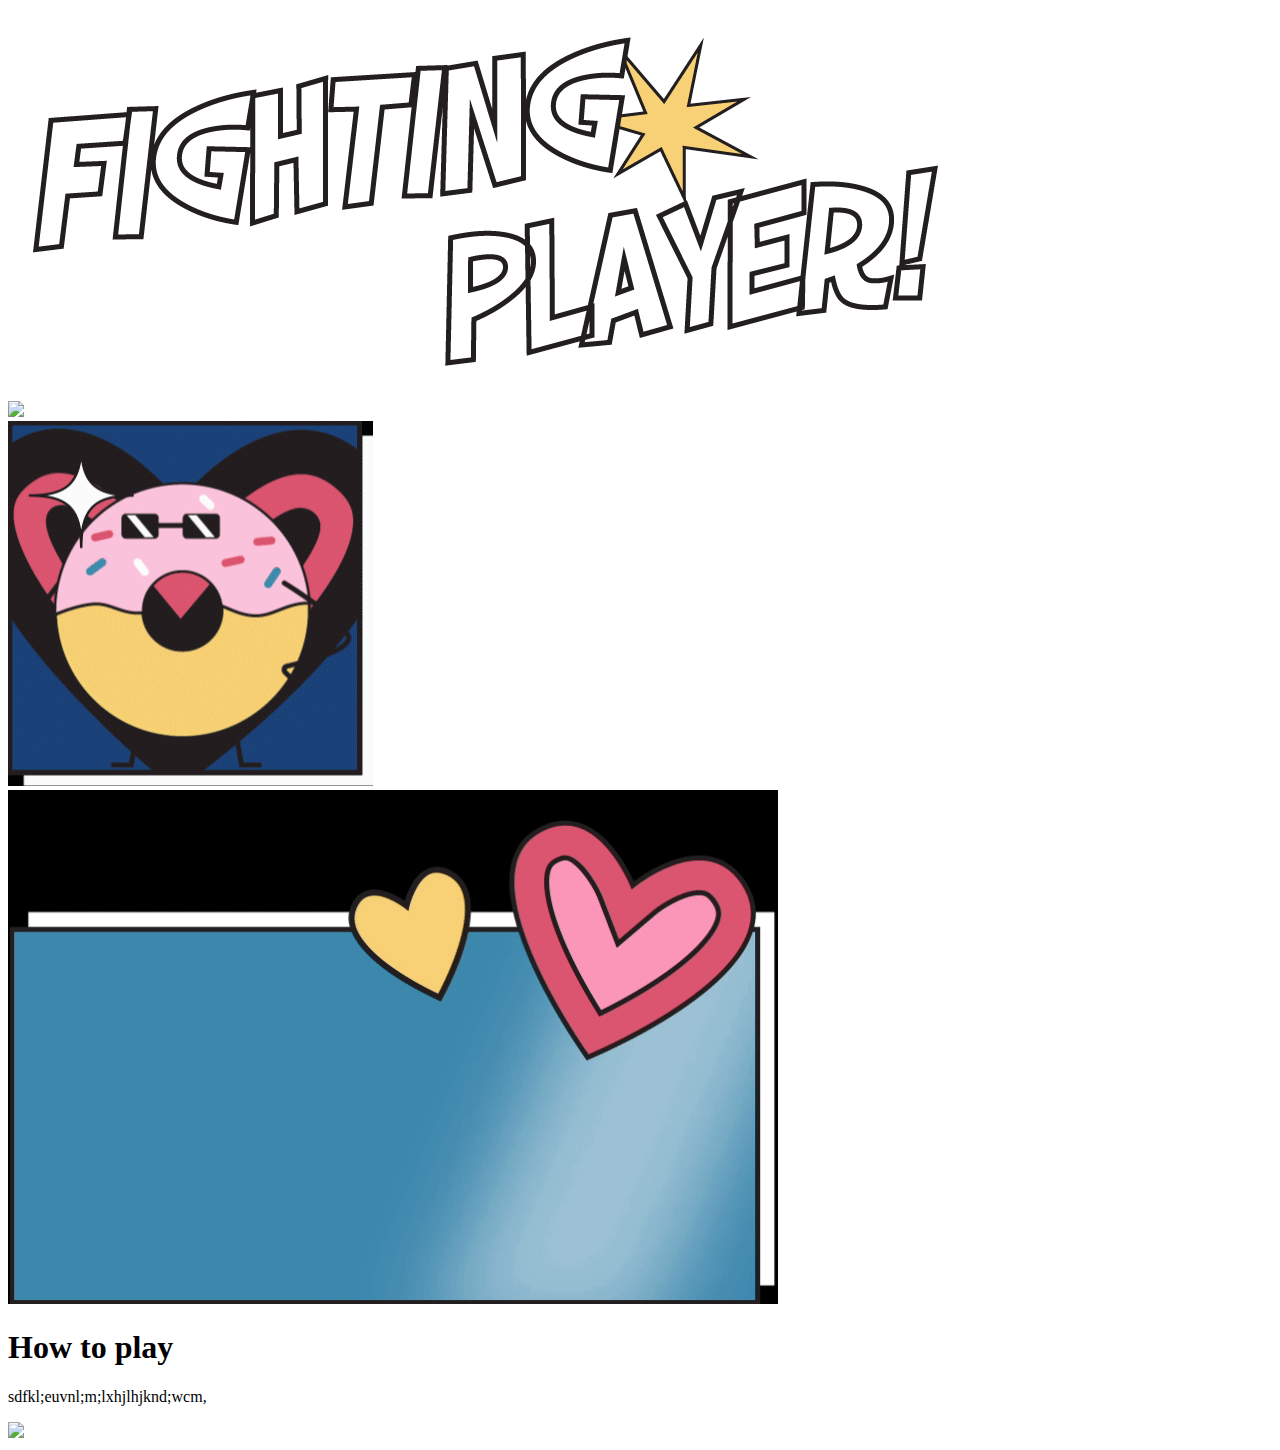
==== index.html @ b558225b "update home page" ====
<!DOCTYPE html>
<html>
    <head>
        <meta charset="utf-8">
        <title>Fighting Player!</title>
        <link rel="stylesheet" href="css/style.css"/>
        <link href="https://fonts.googleapis.com/css2?family=Quantico:wght@400;700&display=swap" rel="stylesheet">
    </head>

    <body>
        <div class="title">
            <div class="titleImg">
                <img src="images/home_title.png">
            </div>
        </div>
        <section class="container">
            <div class="boxs">
                <div class="box left">
                    <img id="left" src="animation/home_left_animation.gif" onmouseover="leftMouse()" onmouseout="leftMouseOut()">
                </div>
                <div class="box center">
                    <img id="center" src="animation/home_center_animation.gif" onmouseover="centerMouse()" onmouseout="centerMouseOut()">
                </div>
                <div class="box right">
                    
                    <div class="rightImg">
                        <img src="animation/home_right_animation.gif">
                    </div>
                    <div class="article">
                        <h1>How to play</h1>
                        <article>
                            <p>sdfkl;euvnl;m;lxhjlhjknd;wcm,</p>
                        </article>
                    </div>
                </div>
            </div>
        </section>   
        <div id="start" onmouseover="startMouse()" onmouseout="startMouseOut()">
            <img src="images/home_start.png" >
        </div>

        <script>
            /*left box*/
            function leftMouse(){
                document.getElementById('left').src = "images/home_left.png";
            }
            function leftMouseOut(){
                document.getElementById('left').src = "animation/home_left_animation.gif";
            }

            /*center box*/
            function centerMouse(){
                document.getElementById('center').src = "images/home_center.png";
            }
            function centerMouseOut(){
                document.getElementById('center').src = "animation/home_center_animation.gif";
            }

            /*start*/
            function startMouse(){
                document.getElementById('start').style.marginTop="1.5vw";
            }
            function startMouseOut(){
                document.getElementById('start').style.marginTop="1vw";
            }

        
        </script>




    </body>
    
</html>
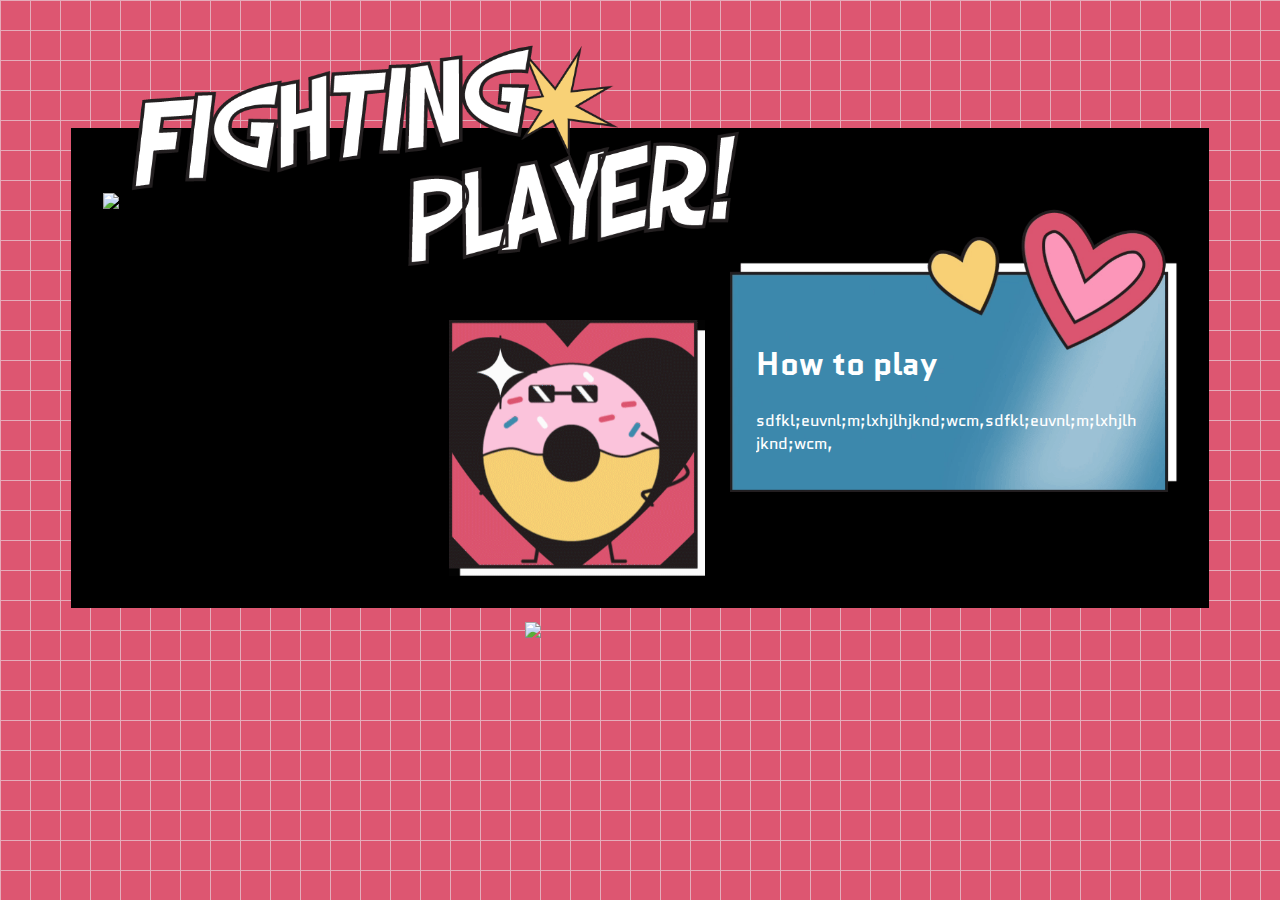
==== commit 1fde22b0: "update home page" ====
--- a/index.html
+++ b/index.html
@@ -26,10 +26,10 @@
                     <div class="rightImg">
                         <img src="animation/home_right_animation.gif">
                     </div>
-                    <div class="article">
+                    <div class="howToPlay">
                         <h1>How to play</h1>
                         <article>
-                            <p>sdfkl;euvnl;m;lxhjlhjknd;wcm,</p>
+                            <p>sdfkl;euvnl;m;lxhjlhjknd;wcm,sdfkl;euvnl;m;lxhjlhjknd;wcm,</p>
                         </article>
                     </div>
                 </div>
--- a/css/style.css
+++ b/css/style.css
@@ -0,0 +1,104 @@
+* {
+    box-sizing: border-box;
+}
+
+html{
+    background-color:#DD5671;
+    font-family: 'Quantico', monospace;
+    background-image: 
+    linear-gradient(#E5ACBA 1px, transparent 0),
+    linear-gradient(90deg, #E5ACBA  1px, transparent 0);
+    background-size: 30px 30px, 30px 30px;
+}
+
+
+img{
+    max-width: 100%;
+}
+
+/*Typography*/
+a{
+    color: #FFFFFF;
+}
+
+h1{
+    font-size: 2.5 em;
+}
+
+
+/*Structure*/
+.title{
+    top: 2vw;
+    left: 9vw;
+    width: 90%;
+    position:absolute;
+    z-index: 1;
+}
+
+.titleImg{
+    width:50vw;
+    height: 15vw;
+    margin-bottom: 1vw;
+}
+
+.container{
+    margin-top: 10vw;
+    margin-left: auto;
+    margin-bottom: 0px;
+    margin-right: auto;
+    width: 90%;
+    background-color: black;
+
+}
+
+.boxs{
+    display: flex;
+}
+
+.left {   
+    width: 25vw;
+    height: 22vw;
+    margin-top: 5vw;
+    margin-bottom: 10.5vw;
+    margin-left: 2.5vw;
+}
+
+.center {   
+    width: 20vw;
+    height: 20vw;
+    margin-top: 15vw;
+    margin-left: 2vw;
+}
+
+.right {   
+    width: 35vw;
+    height: 20vw;
+    margin-top: 5vw;
+    margin-left: 2vw;
+
+}
+.rightImg{
+    position:absolute;
+    width: 35vw;
+
+}
+.howToPlay{
+    width: 30vw;
+    height: 12vw;
+    margin-top: 10vw;
+    margin-left: 2vw;
+    color:white;
+    position:absolute;
+    z-index:1;
+    word-break:break-all;
+    overflow: hidden;
+}
+
+
+#start{
+    margin: 0 auto;
+    width:18vw;
+    height: 7vw;
+    margin-top: 1vw;
+    margin-bottom: 4vw;
+}
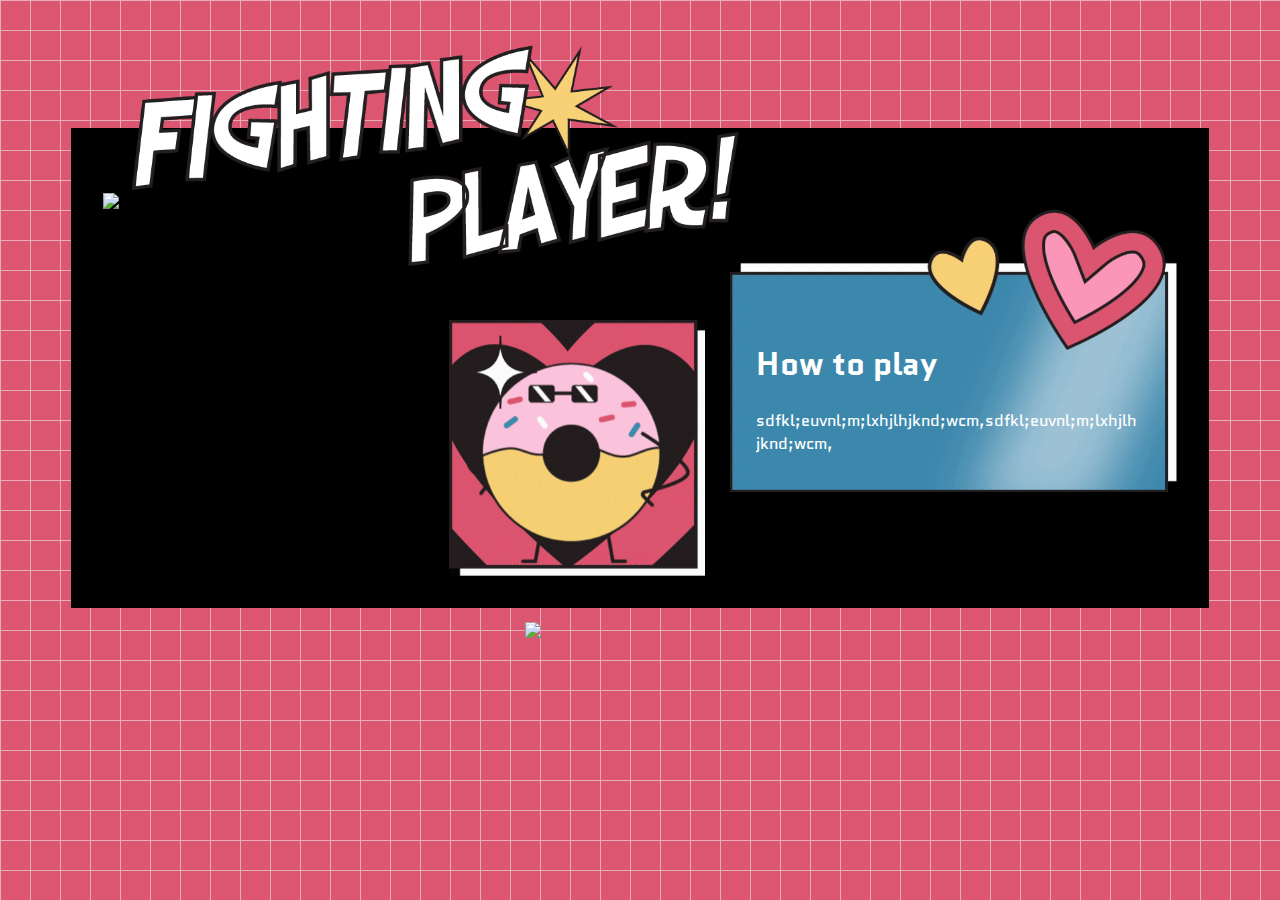
==== commit eb9c4461: "update home page" ====
--- a/index.html
+++ b/index.html
@@ -2,7 +2,7 @@
 <html>
     <head>
         <meta charset="utf-8">
-        <title>Fighting Player!</title>
+        <title>Dessert Master!</title>
         <link rel="stylesheet" href="css/style.css"/>
         <link href="https://fonts.googleapis.com/css2?family=Quantico:wght@400;700&display=swap" rel="stylesheet">
     </head>
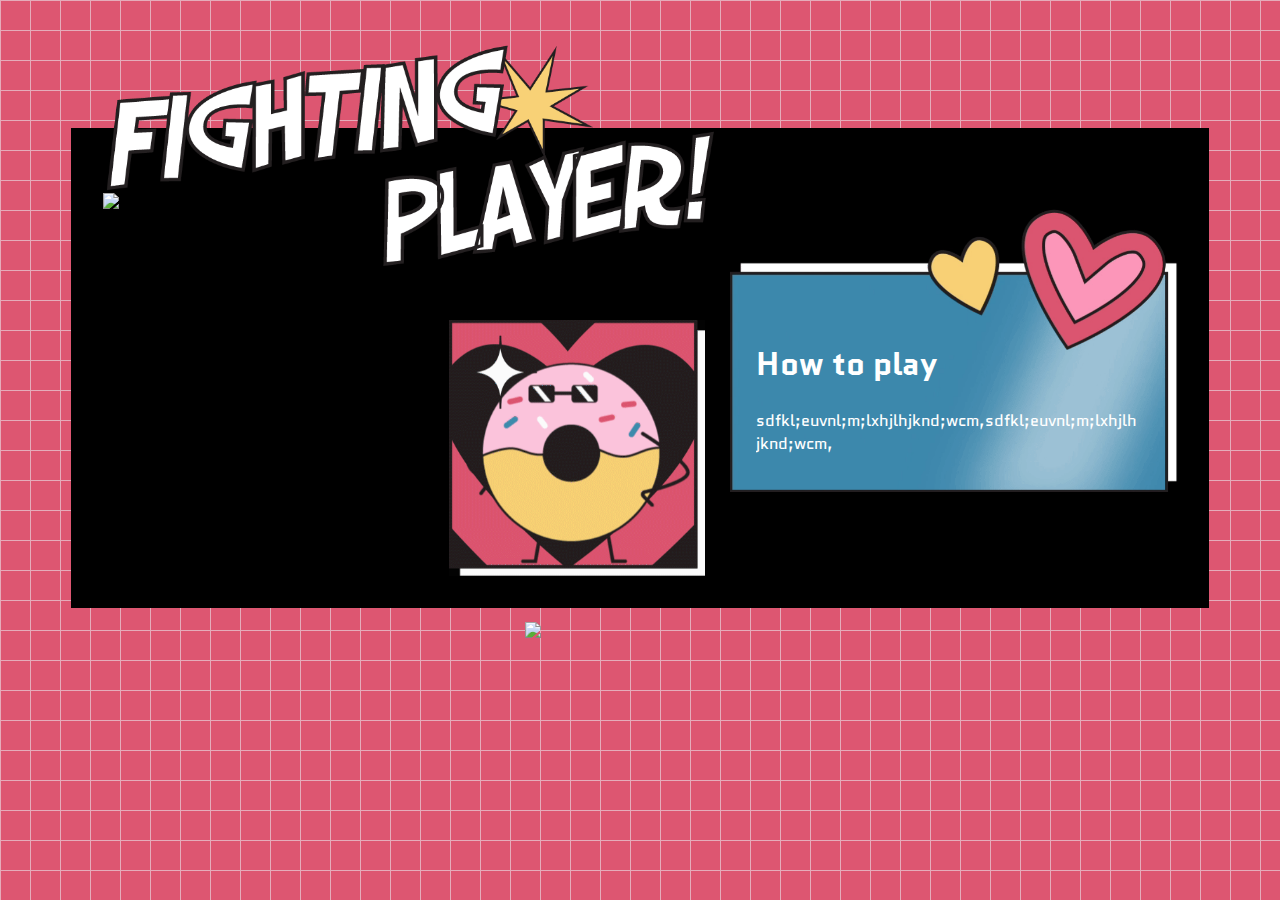
==== commit f1c97992: "add quiz page" ====
--- a/index.html
+++ b/index.html
@@ -5,6 +5,7 @@
         <title>Dessert Master!</title>
         <link rel="stylesheet" href="css/style.css"/>
         <link href="https://fonts.googleapis.com/css2?family=Quantico:wght@400;700&display=swap" rel="stylesheet">
+        <link rel="icon" href="images/favicon.png">
     </head>
 
     <body>
@@ -36,7 +37,9 @@
             </div>
         </section>   
         <div id="start" onmouseover="startMouse()" onmouseout="startMouseOut()">
-            <img src="images/home_start.png" >
+            <a href="quiz.html" target="_self">
+                <img src="images/home_start.png" >
+            </a>
         </div>
 
         <script>
--- a/css/style.css
+++ b/css/style.css
@@ -29,7 +29,7 @@
 /*Structure*/
 .title{
     top: 2vw;
-    left: 9vw;
+    left: 7vw;
     width: 90%;
     position:absolute;
     z-index: 1;
@@ -102,3 +102,42 @@
     margin-top: 1vw;
     margin-bottom: 4vw;
 }
+
+/*------quizPage--------*/
+
+.quizContainer{
+    margin-top: 5vw;
+    margin-left: auto;
+    margin-bottom: 0px;
+    margin-right: auto;
+    width: 90%;
+    /*background-color: white;*/
+
+}
+.quizLeft {   
+    width: 45vw;
+    margin-top: 5vw;
+    margin-left: 2.5vw;
+    background-color: black;
+}
+
+.quizRight {   
+    width: 37vw;
+    height: 40vw;
+    margin-top: 5vw;
+    margin-left: 2vw;
+    background-color: black;
+
+}
+
+.question{
+    width: 30vw;
+    height: 12vw;
+    margin-top: 5vw;
+    margin-left: 2vw;
+    color:white;
+    position:absolute;
+    z-index:1;
+    word-break:break-all;
+    overflow: hidden;
+}
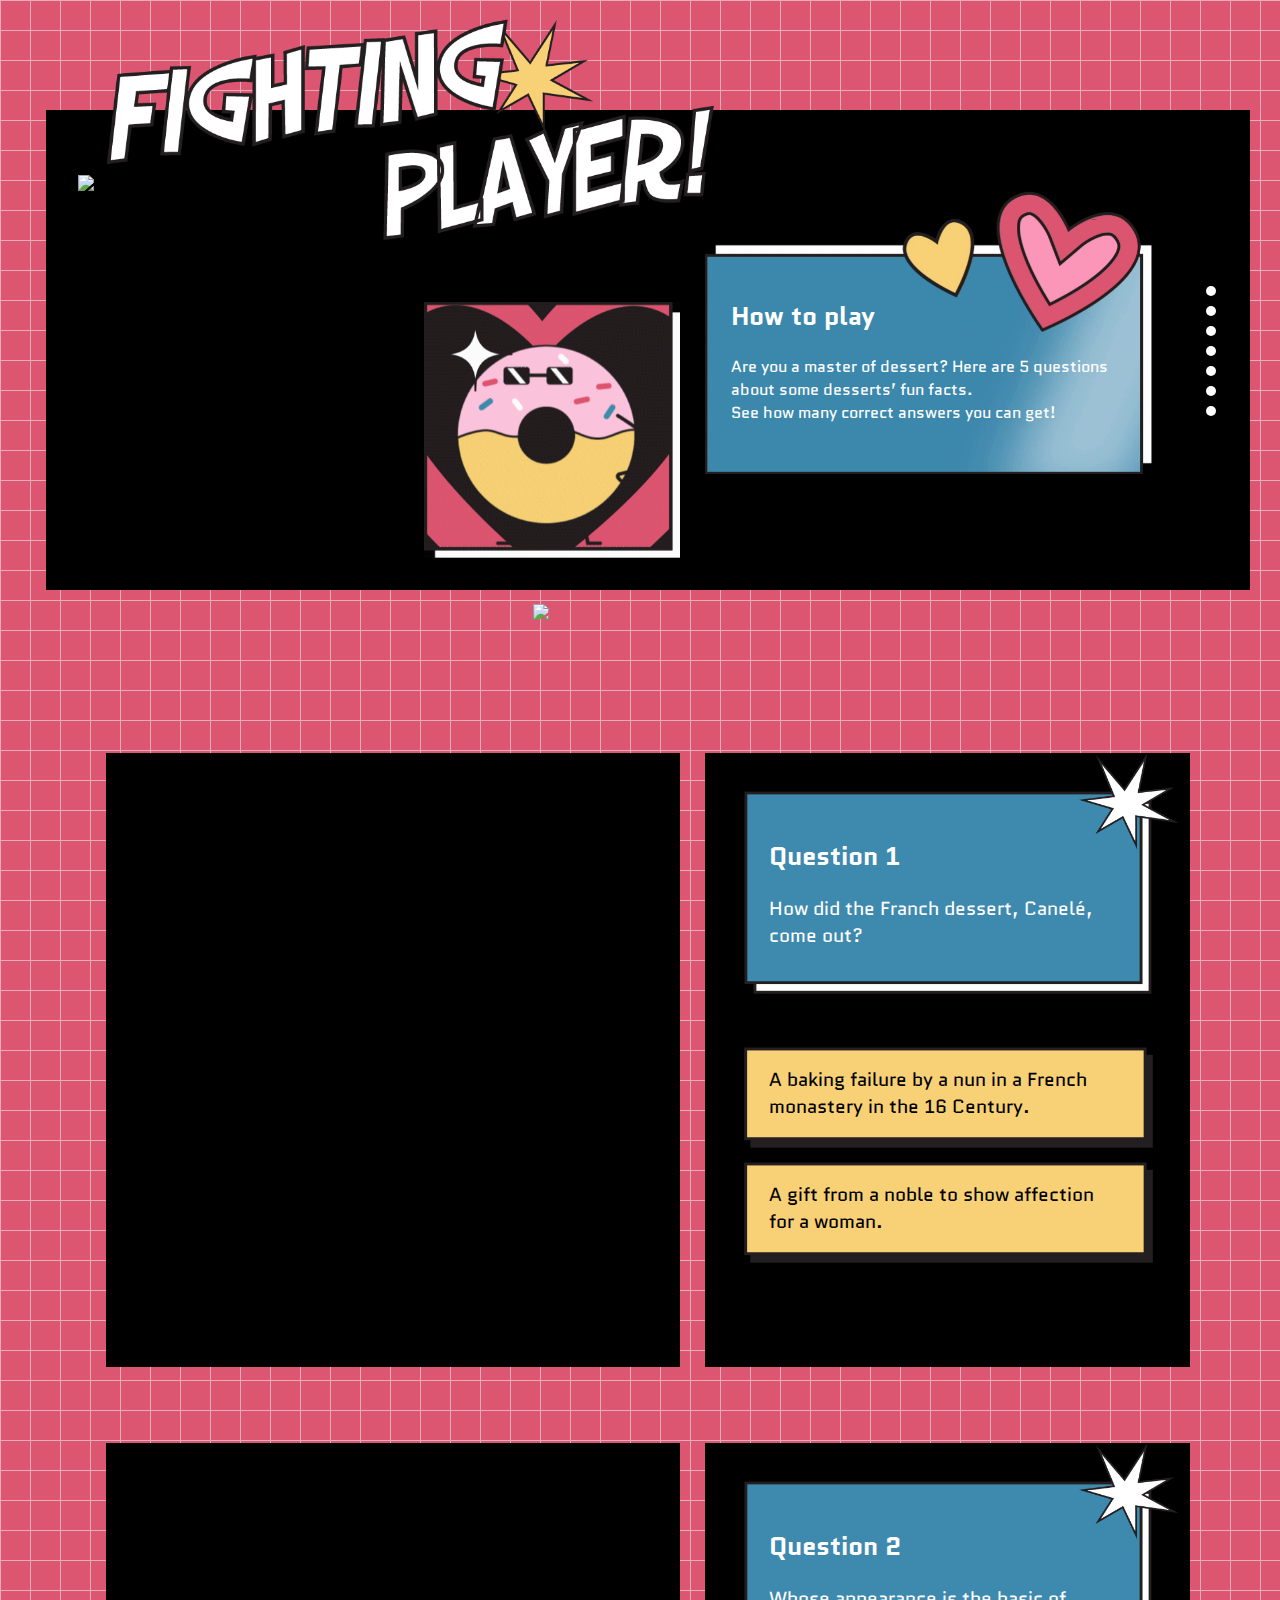
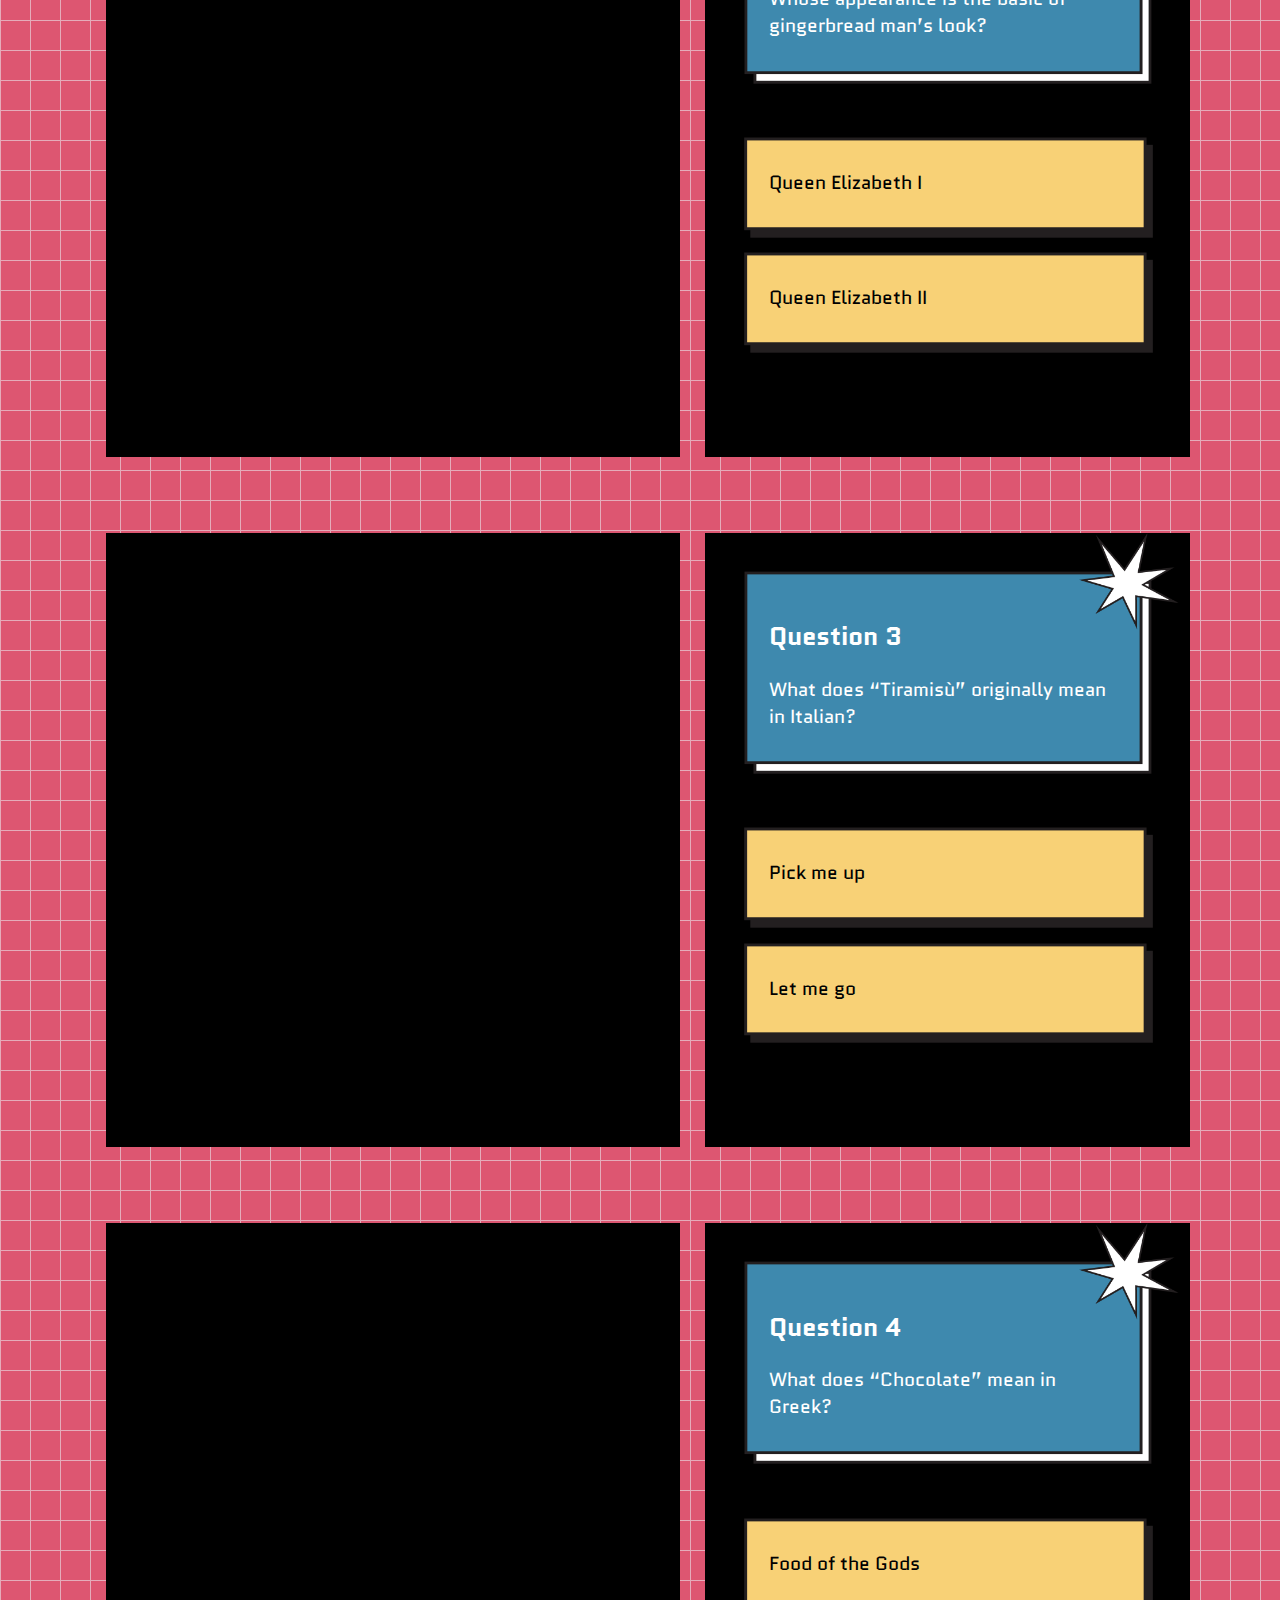
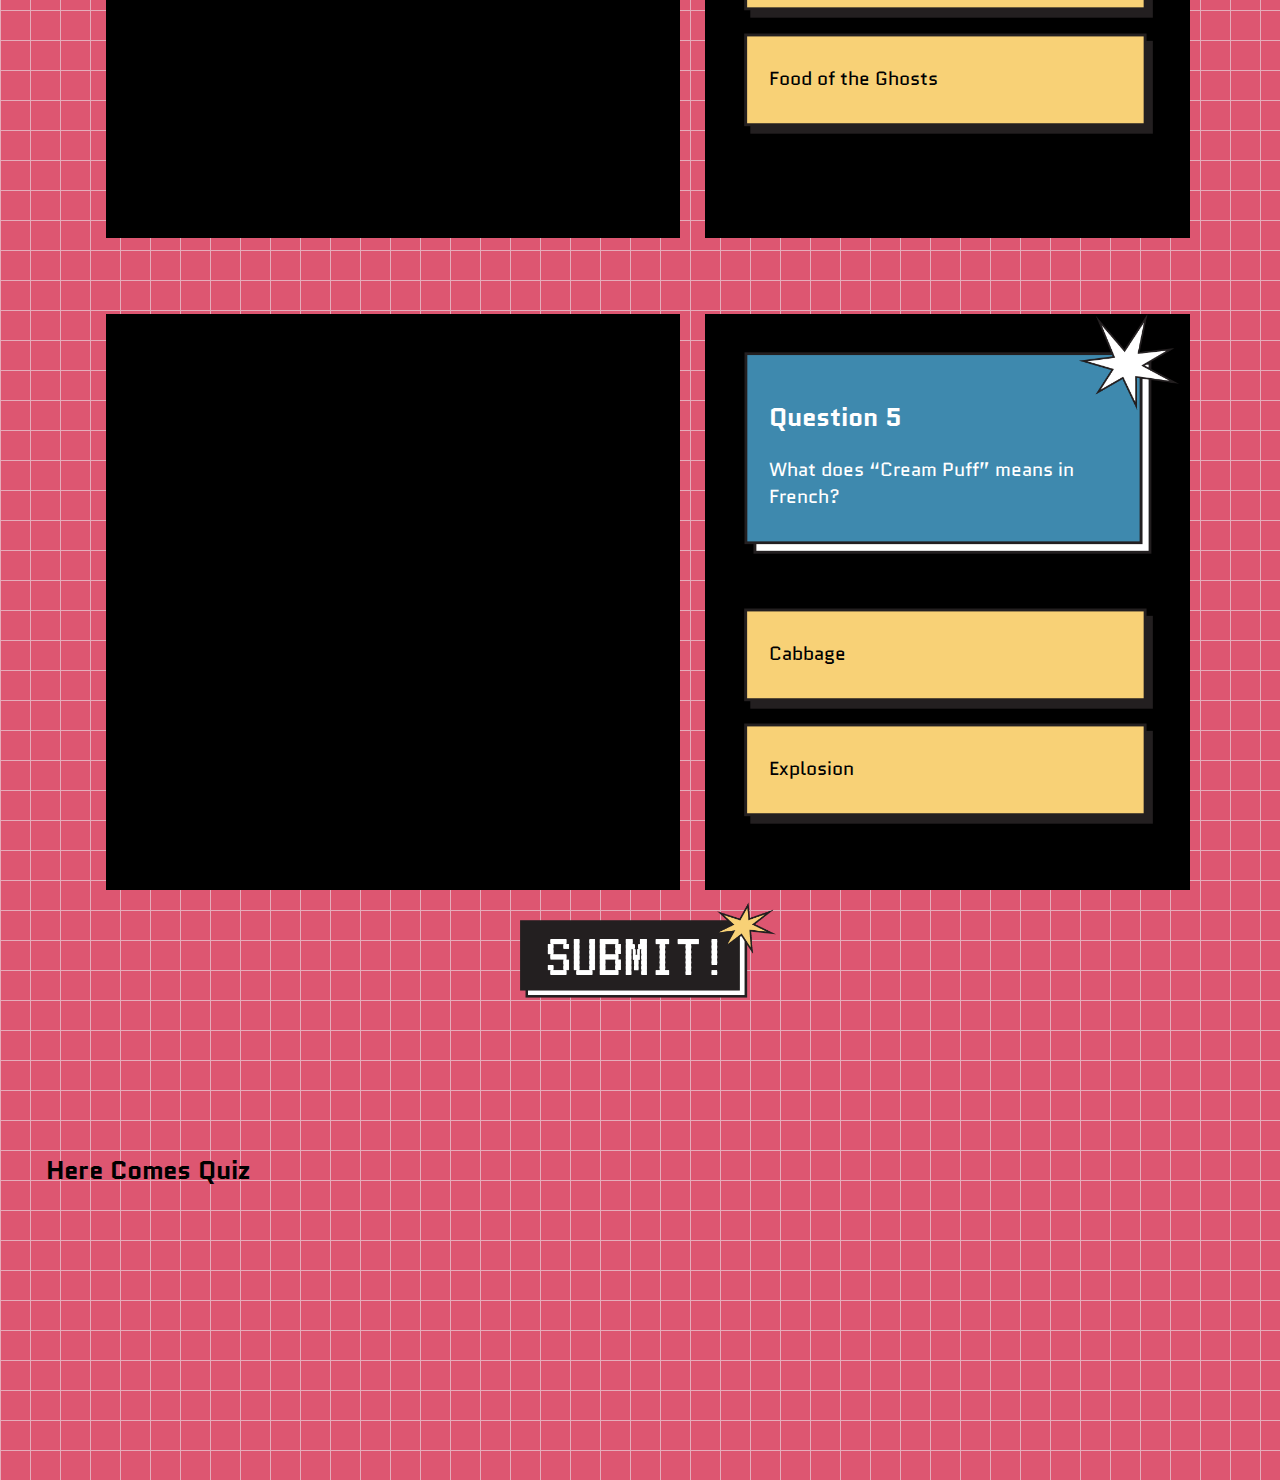
==== commit 87edfd4e: "add quiz into page" ====
--- a/index.html
+++ b/index.html
@@ -9,69 +9,260 @@
     </head>
 
     <body>
-        <div class="title">
-            <div class="titleImg">
-                <img src="images/home_title.png">
+
+            <nav>
+                <ul>
+                  <li><a data-link="section-1">1</a></li>
+                  <li><a data-link="section-2">2</a></li>
+                  <li><a data-link="section-3">3</a></li>
+                  <li><a data-link="section-4">4</a></li>
+                  <li><a data-link="section-5">5</a></li>
+                  <li><a data-link="section-6">6</a></li>
+                  <li><a data-link="section-7">7</a></li>
+                </ul>
+            </nav>
+              
+            <section id="section-1">
+                    <div class="title">
+                        <div class="titleImg">
+                            <img src="images/home_title.png">
+                        </div>
+                    </div>
+                    <div class="container">
+                        <div class="boxs">
+                            <div class="box left">
+                                <img id="left" src="animation/home_left_animation.gif">
+                            </div>
+                            <div class="box center">
+                                <img id="center" src="animation/home_center_animation.gif" >
+                            </div>
+                            <div class="box right">
+                                
+                                <div class="rightImg">
+                                    <img src="animation/home_right_animation.gif">
+                                </div>
+                                <div class="howToPlay">
+                                    <h2>How to play</h2>
+                                    <p style="font-size: 1.25vw;">Are you a master of dessert? Here are 5 questions</br>about some desserts’ fun facts.</br>See how many correct answers you can get!</p>
+
+                                </div>
+                            </div>
+                        </div>
+                    </div>   
+                    <div id="start">
+                            <img src="images/home_start.png" >
+                    </div>
+            </section>
+
+            <section id="section-2">
+                    <div class="quizContainer">
+                        <div class="boxs">
+                            <div class="quizLeft">
+                            </div>
+                            <div class="quizRight">
+                                <div class="questionImg">
+                                    <img src="images/quizImages/question.png">
+                                </div>
+                                <div class="question">
+                                    <h2>Question 1</h2>
+                                    <article>
+                                        <p>How did the Franch dessert, Canelé,</br>come out?</p>
+                                    </article>
+                                </div>
+            
+                                <div class="ansImgA">
+                         
+                                        <img class="ansImg" src="images/quizImages/ans.png">
+                                </div>
+                                    <div class="ansA">
+                                       
+                                            <p>A baking failure by a nun in a French</br>monastery in the 16 Century.</p>
+                                       
+                                    </div>
+                                
+            
+                                <div class="ansImgB">
+                                    <img class="ansImg" src="images/quizImages/ans.png">
+                                </div>
+                                <div class="ansB">
+                                    
+                                        <p>A gift from a noble to show affection</br>for a woman.</p>
+                                  
+                                </div>
+                            </div>
+                        </div>
+                    </div> 
+            </section>
+
+            <section id="section-3">
+                <div class="quizContainer">
+                    <div class="boxs">
+                        <div class="quizLeft">
+                        </div>
+                        <div class="quizRight">
+                            <div class="questionImg">
+                                <img src="images/quizImages/question.png">
+                            </div>
+                            <div class="question">
+                                <h2>Question 2</h2>
+                                <article>
+                                    <p>Whose appearance is the basic of</br>gingerbread man’s look?</p>
+                                </article>
+                            </div>
+        
+                            <div class="ansImgA">
+                                <img class="ansImg" src="images/quizImages/ans.png">
+                            </div>
+                            <div class="ansA">
+                                
+                                <p style="margin-top:2.5vw">Queen Elizabeth I</p>
+                            
+                            </div>
+        
+                            <div class="ansImgB">
+                                <img class="ansImg" src="images/quizImages/ans.png">
+                            </div>
+                            <div class="ansB">
+                                <p style="margin-top:2.5vw">Queen Elizabeth II</p>
+                                
+                            </div>
+                        </div>
+                    </div>
+                </div> 
+        </section>
+
+        <section id="section-4">
+            <div class="quizContainer">
+                <div class="boxs">
+                    <div class="quizLeft">
+                    </div>
+                    <div class="quizRight">
+                        <div class="questionImg">
+                            <img src="images/quizImages/question.png">
+                        </div>
+                        <div class="question">
+                            <h2>Question 3</h2>
+                            <article>
+                                <p>What does “Tiramisù” originally mean</br>in Italian? </p>
+                            </article>
+                        </div>
+    
+                        <div class="ansImgA">
+                            <img class="ansImg" src="images/quizImages/ans.png">
+                        </div>
+                        <div class="ansA">
+
+                            
+                                <p style="margin-top:2.5vw">Pick me up</p>
+                            
+                        </div>
+    
+                        <div class="ansImgB">
+                            <img class="ansImg" src="images/quizImages/ans.png">
+                        </div>
+                        <div class="ansB">
+
+                          
+                                <p style="margin-top:2.5vw">Let me go</p>
+                           
+                        </div>
+                    </div>
+                </div>
+            </div> 
+        </section>
+
+        <section id="section-5">
+            <div class="quizContainer">
+                <div class="boxs">
+                    <div class="quizLeft">
+                    </div>
+                    <div class="quizRight">
+                        <div class="questionImg">
+                            <img src="images/quizImages/question.png">
+                        </div>
+                        <div class="question">
+                            <h2>Question 4</h2>
+                            <article>
+                                <p>What does “Chocolate” mean in</br>Greek?</p>
+                            </article>
+                        </div>
+    
+                        <div class="ansImgA">
+                            <img class="ansImg" src="images/quizImages/ans.png">
+                        </div>
+                        <div class="ansA">
+                        
+                                <p style="margin-top:2.5vw">Food of the Gods</p>
+                
+                        </div>
+    
+                        <div class="ansImgB">
+                            <img class="ansImg" src="images/quizImages/ans.png">
+                        </div>
+                        <div class="ansB">
+         
+                                <p style="margin-top:2.5vw">Food of the Ghosts</p>
+                    
+                        </div>
+                    </div>
+                </div>
+            </div> 
+    </section>
+
+    <section id="section-6">
+        <div class="quizContainer">
+            <div class="boxs">
+                <div class="lastQuizLeft">
+                </div>
+                <div class="lastQuizRight">
+                    <div class="questionImg">
+                        <img src="images/quizImages/question.png">
+                    </div>
+                    <div class="question">
+                        <h2>Question 5</h2>
+                        <article>
+                            <p>What does “Cream Puff” means in</br>French?</p>
+                        </article>
+                    </div>
+
+                    <div class="ansImgA">
+                        <img class="ansImg" src="images/quizImages/ans.png">
+                    </div>
+                    <div class="ansA">
+                    
+                            <p style="margin-top:2.5vw">Cabbage</p>
+            
+                    </div>
+
+                    <div class="ansImgB">
+                        <img class="ansImg" src="images/quizImages/ans.png">
+                    </div>
+                    <div class="ansB">
+     
+                            <p style="margin-top:2.5vw">Explosion</p>
+                
+                    </div>
+                </div>
             </div>
+            <div id="submit">
+                <img src="images/quizImages/submit.png" >
+            </div> 
         </div>
-        <section class="container">
-            <div class="boxs">
-                <div class="box left">
-                    <img id="left" src="animation/home_left_animation.gif" onmouseover="leftMouse()" onmouseout="leftMouseOut()">
-                </div>
-                <div class="box center">
-                    <img id="center" src="animation/home_center_animation.gif" onmouseover="centerMouse()" onmouseout="centerMouseOut()">
-                </div>
-                <div class="box right">
-                    
-                    <div class="rightImg">
-                        <img src="animation/home_right_animation.gif">
-                    </div>
-                    <div class="howToPlay">
-                        <h1>How to play</h1>
-                        <article>
-                            <p>sdfkl;euvnl;m;lxhjlhjknd;wcm,sdfkl;euvnl;m;lxhjlhjknd;wcm,</p>
-                        </article>
-                    </div>
-                </div>
-            </div>
-        </section>   
-        <div id="start" onmouseover="startMouse()" onmouseout="startMouseOut()">
-            <a href="quiz.html" target="_self">
-                <img src="images/home_start.png" >
-            </a>
-        </div>
-
-        <script>
-            /*left box*/
-            function leftMouse(){
-                document.getElementById('left').src = "images/home_left.png";
-            }
-            function leftMouseOut(){
-                document.getElementById('left').src = "animation/home_left_animation.gif";
-            }
-
-            /*center box*/
-            function centerMouse(){
-                document.getElementById('center').src = "images/home_center.png";
-            }
-            function centerMouseOut(){
-                document.getElementById('center').src = "animation/home_center_animation.gif";
-            }
-
-            /*start*/
-            function startMouse(){
-                document.getElementById('start').style.marginTop="1.5vw";
-            }
-            function startMouseOut(){
-                document.getElementById('start').style.marginTop="1vw";
-            }
-
         
-        </script>
-
-
-
+    </section>
+   
+              
+            <section id="section-7">
+              
+                <h2>Here Comes Quiz</h2>
+                <div class="rect slide-in align-left"></div>
+                <div class="rect slide-in align-right"></div>
+              
+            </section>
+              
+
+
+        <script src="java.js"></script>
 
     </body>
     
--- a/css/style.css
+++ b/css/style.css
@@ -21,14 +21,28 @@
     color: #FFFFFF;
 }
 
-h1{
-    font-size: 2.5 em;
+h2{
+    font-size: 2vw;
+}
+
+p{
+    font-size: 1.5vw;
 }
 
 
 /*Structure*/
+  section {
+    padding: 3%;
+    /*height: 100vh;*/
+    width: 100vw;
+  }
+  
+  /*section:first-of-type {
+    background: #ffc600;
+  }*/
+
 .title{
-    top: 2vw;
+    top: 0vw;
     left: 7vw;
     width: 90%;
     position:absolute;
@@ -37,16 +51,14 @@
 
 .titleImg{
     width:50vw;
-    height: 15vw;
     margin-bottom: 1vw;
 }
 
 .container{
-    margin-top: 10vw;
+    margin-top: 5vw;
     margin-left: auto;
     margin-bottom: 0px;
     margin-right: auto;
-    width: 90%;
     background-color: black;
 
 }
@@ -84,8 +96,7 @@
 }
 .howToPlay{
     width: 30vw;
-    height: 12vw;
-    margin-top: 10vw;
+    margin-top: 8vw;
     margin-left: 2vw;
     color:white;
     position:absolute;
@@ -98,15 +109,20 @@
 #start{
     margin: 0 auto;
     width:18vw;
-    height: 7vw;
     margin-top: 1vw;
     margin-bottom: 4vw;
 }
 
-/*------quizPage--------*/
+
+  
+ /* section:nth-of-type(2) {
+    background: red;
+  }*/
+
+  /*------quizPage--------*/
 
 .quizContainer{
-    margin-top: 5vw;
+    margin-top: 0px;
     margin-left: auto;
     margin-bottom: 0px;
     margin-right: auto;
@@ -116,28 +132,163 @@
 }
 .quizLeft {   
     width: 45vw;
-    margin-top: 5vw;
-    margin-left: 2.5vw;
-    background-color: black;
-}
-
-.quizRight {   
-    width: 37vw;
-    height: 40vw;
-    margin-top: 5vw;
-    margin-left: 2vw;
-    background-color: black;
+    height: 48vw;
+    background-color: black;
+}
+
+.quizRight {
+    width: 38vw;
+    height: 48vw;
+    margin-left: 2vw;
+    background-color: black;
+
+}
+.questionImg{
+    position:absolute;
+    width: 34vw;
+    margin-left: 3vw;
 
 }
 
 .question{
-    width: 30vw;
-    height: 12vw;
-    margin-top: 5vw;
-    margin-left: 2vw;
+    width: 28vw;
+    margin-top: 5vw;
+    margin-left: 5vw;
     color:white;
     position:absolute;
     z-index:1;
     word-break:break-all;
     overflow: hidden;
-}
+
+}
+
+
+.ansImgA{
+    position:absolute;
+    width: 32vw;
+    margin-top: 23vw;
+    margin-left: 3vw;
+}
+
+.ansA{
+    width: 29vw;
+    margin-top: 23vw;
+    margin-left: 5vw;
+    color:black;
+    position:absolute;
+    z-index:1;
+    word-break:break-all;
+    overflow: hidden;
+}
+
+.ansImgB{
+    position:absolute;
+    width: 32vw;
+    margin-top: 32vw;
+    margin-left: 3vw;
+
+}
+
+.ansB{
+    width: 29vw;
+    margin-top: 32vw;
+    margin-left: 5vw;
+    color:black;
+    position:absolute;
+    z-index:1;
+    word-break:break-all;
+    overflow: hidden;
+}
+
+.lastQuizLeft {   
+    width: 45vw;
+    height: 45vw;
+    background-color: black;
+}
+
+.lastQuizRight {
+    width: 38vw;
+    height: 45vw;
+    margin-left: 2vw;
+    background-color: black;
+
+}
+
+#submit{
+    margin: 0 auto;
+    width:20vw;
+    margin-top: 1vw;
+    margin-bottom: 4vw;
+
+}
+/*---------------------------*/
+/*  
+  section:nth-of-type(3) {
+    background: blue;
+  }
+  
+  section:nth-of-type(4) {
+    background: green;
+  }
+*/  
+  nav {
+    position: fixed;
+    right: 5%;
+    top: 30%;
+    z-index: 2;
+  }
+  
+  ul {
+    list-style-type: none;
+  }
+  
+  a {
+    background: white;
+    border-radius: 50%;
+    cursor: pointer;
+    display: block;
+    margin-bottom: 10px;
+    height: 10px;
+    width: 10px;
+    /* hide text  */
+    text-indent: -9999px;
+  }
+  
+  nav a.current {
+    background: grey;
+  }
+  
+  .rect {
+    background: black;
+    height: 20vh;
+    width: 500px;
+  }
+  
+  .align-left {
+    float: left;
+    margin-right: 20px;
+  }
+  
+  .align-right {
+    float: right;
+    margin-top: 10vh;
+    margin-left: 20px;
+  }
+  
+  .slide-in {
+    opacity: 0;
+    transition: all .5s;
+  }
+  
+  .align-left.slide-in {
+    transform: translateX(-50%) scale(0.95);
+  }
+  
+  .align-right.slide-in {
+    transform: translateX(50%) scale(0.95);
+  }
+  
+  .slide-in.active {
+    opacity: 1;
+    transform: translateX(0%) scale(1);
+  }
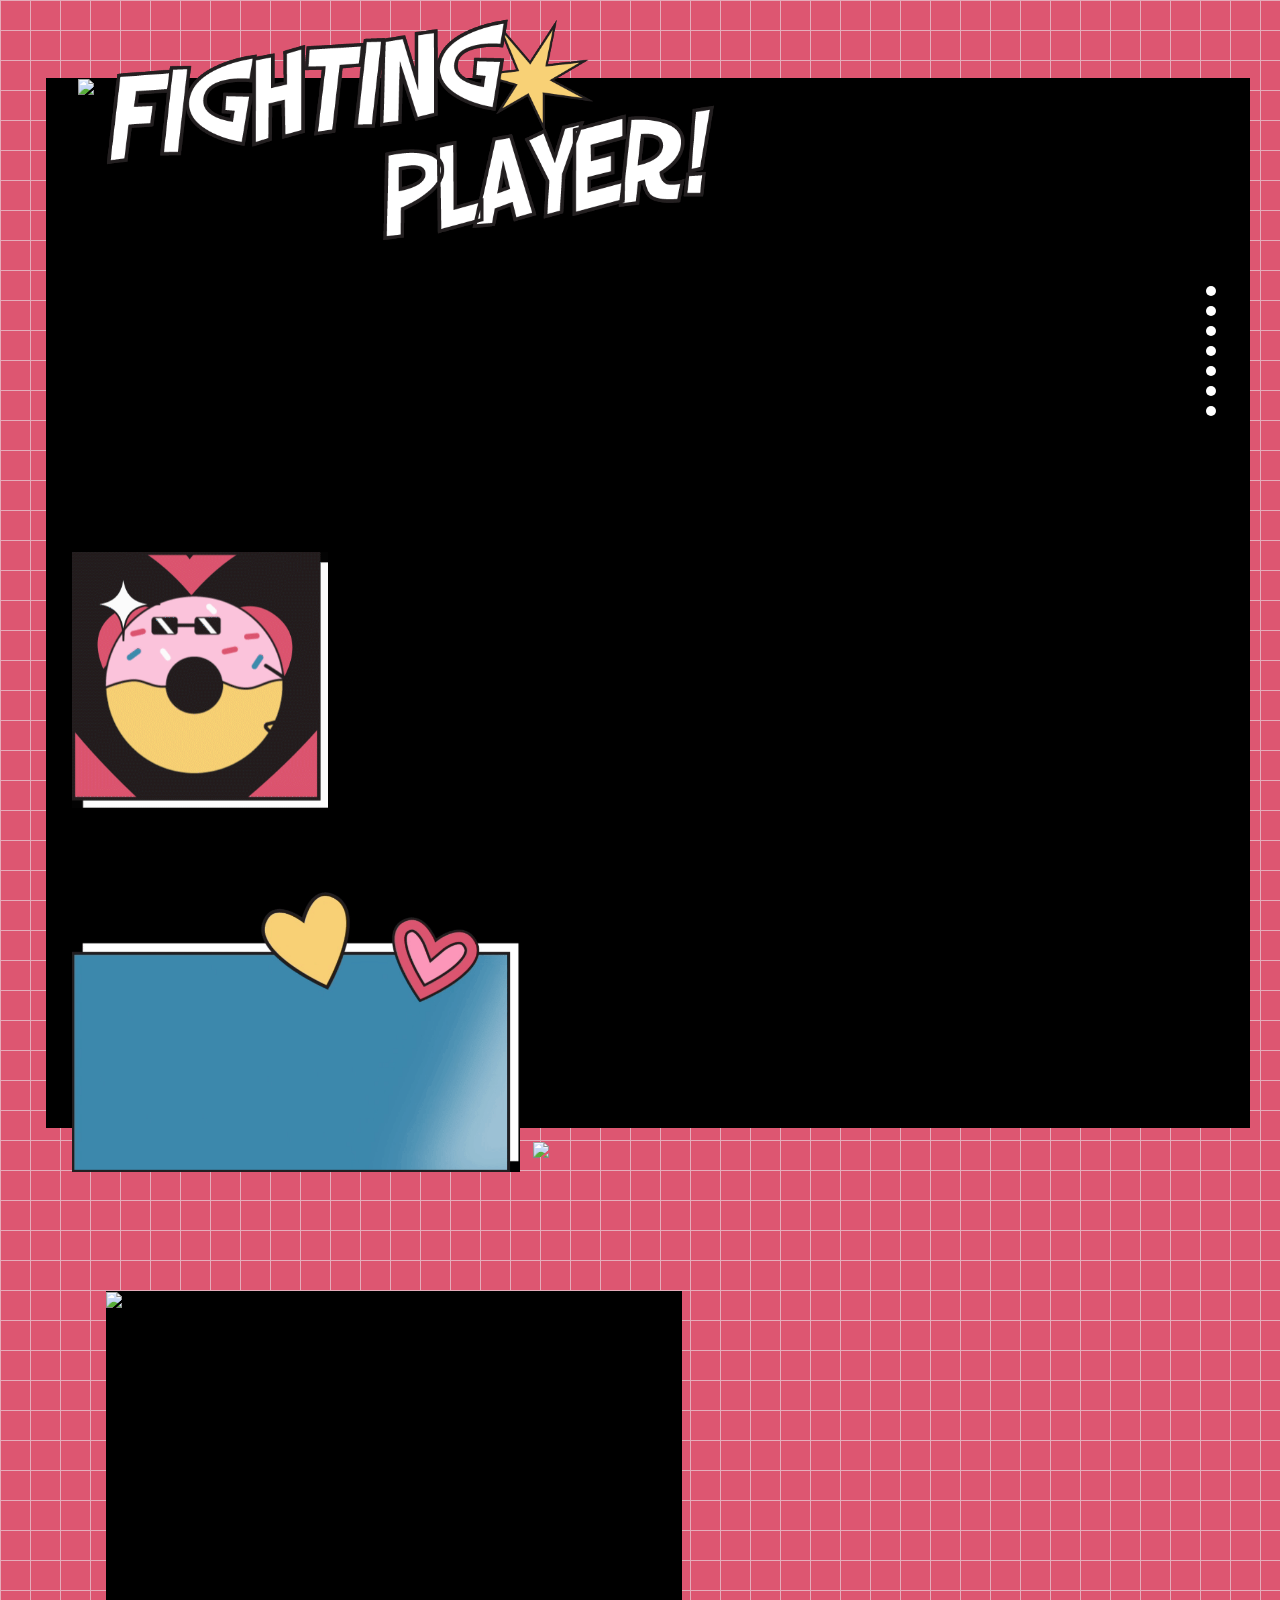
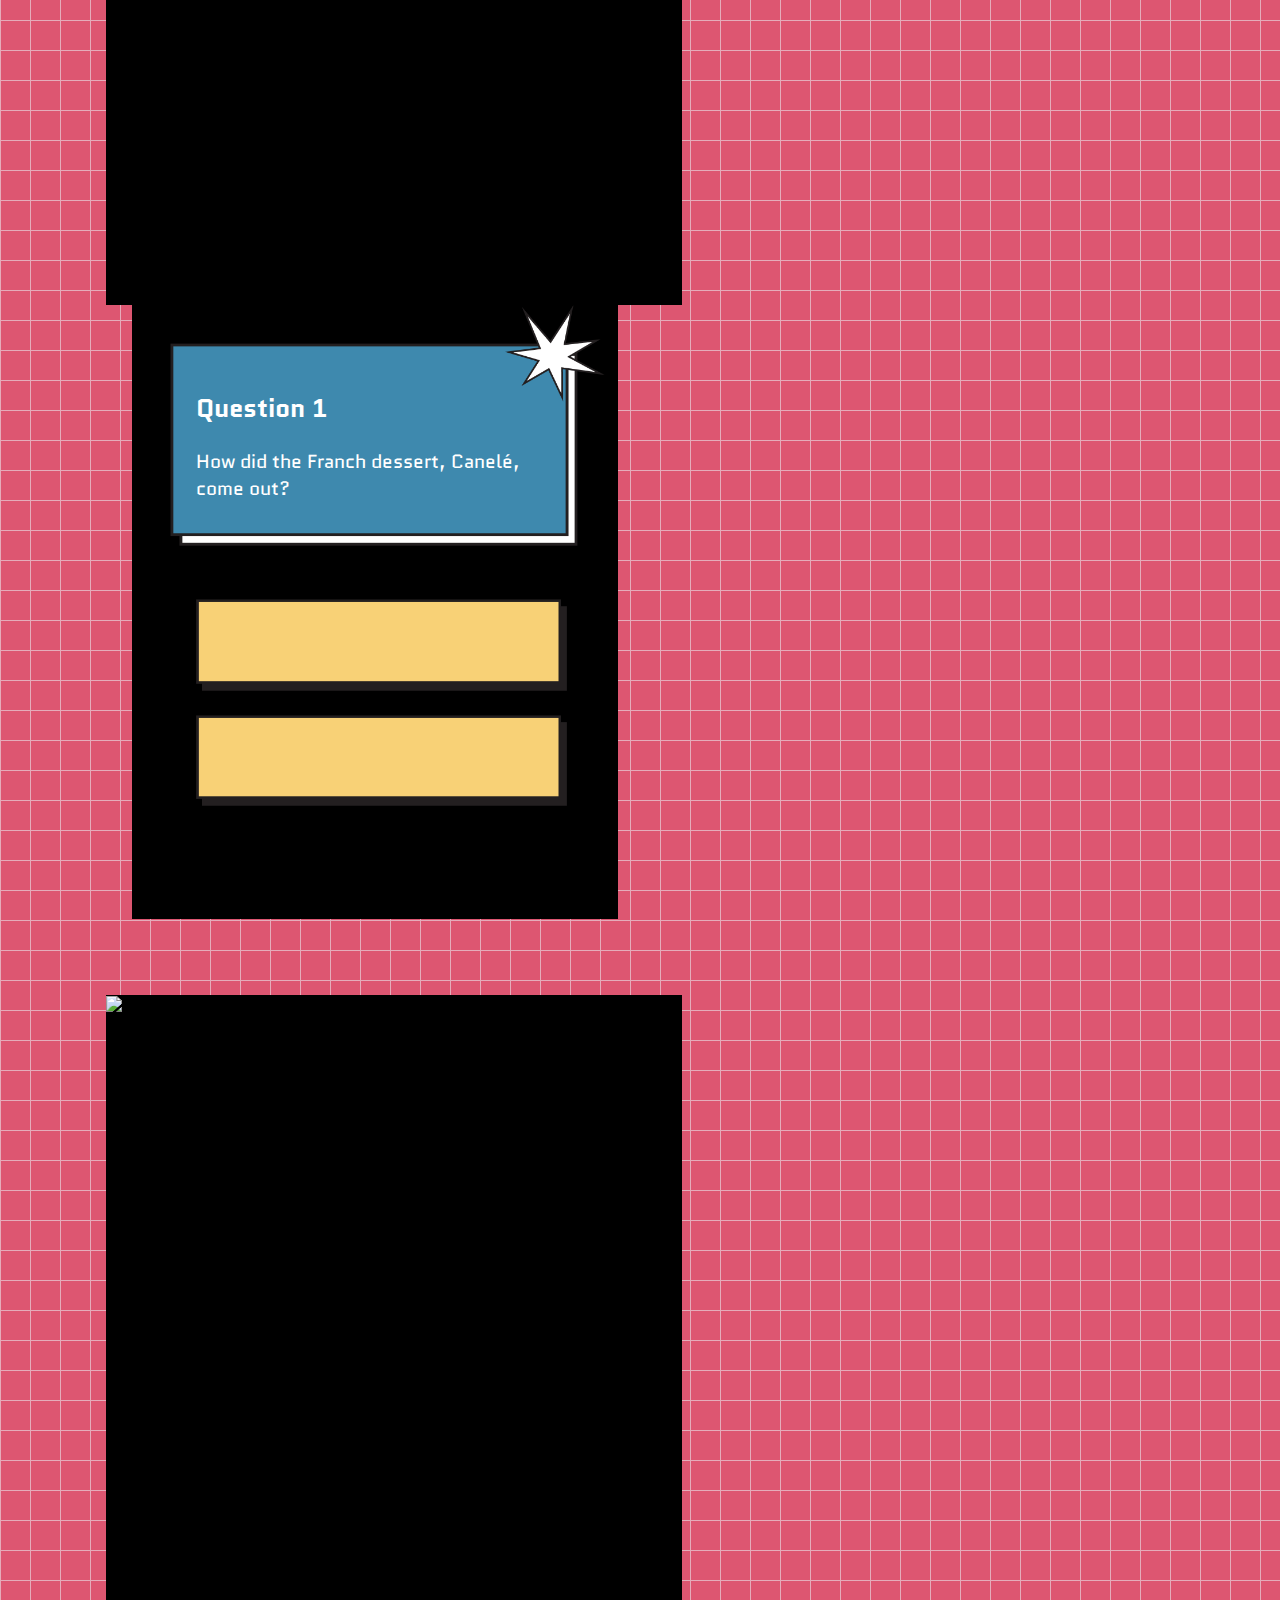
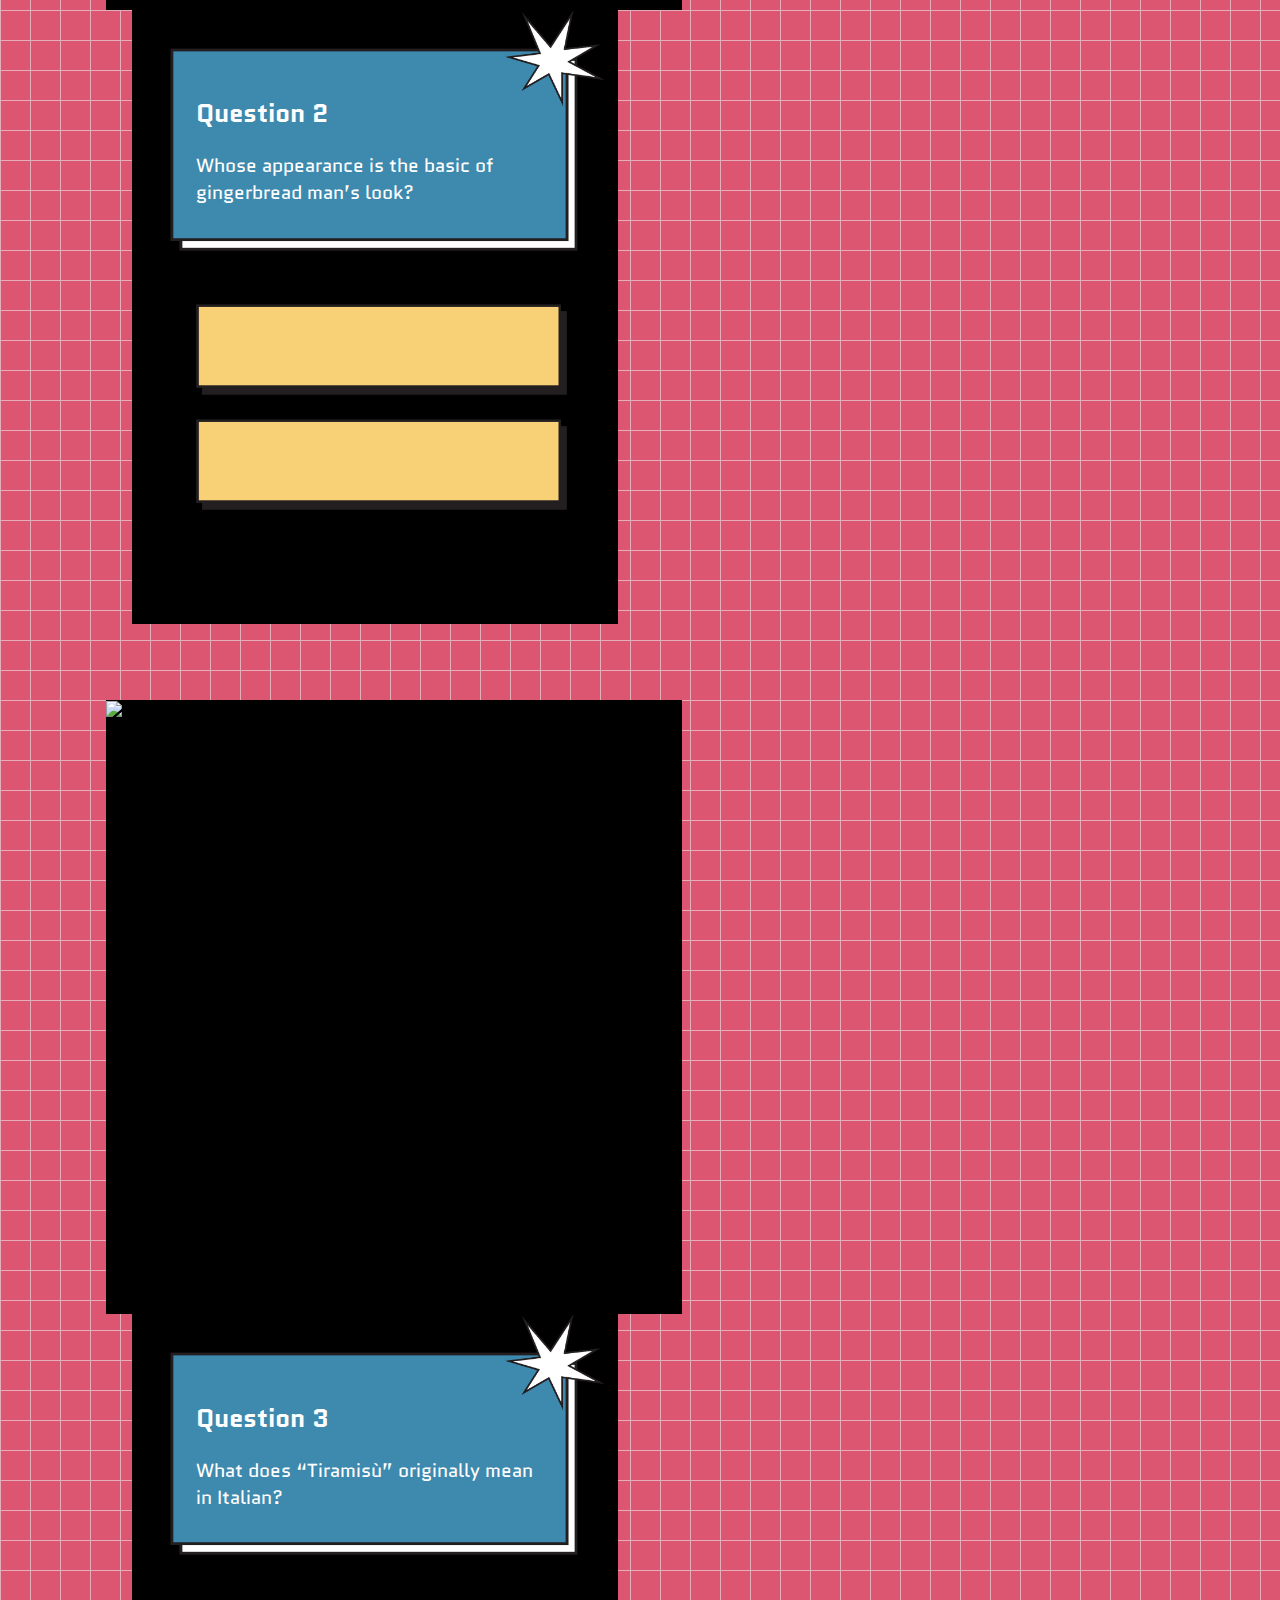
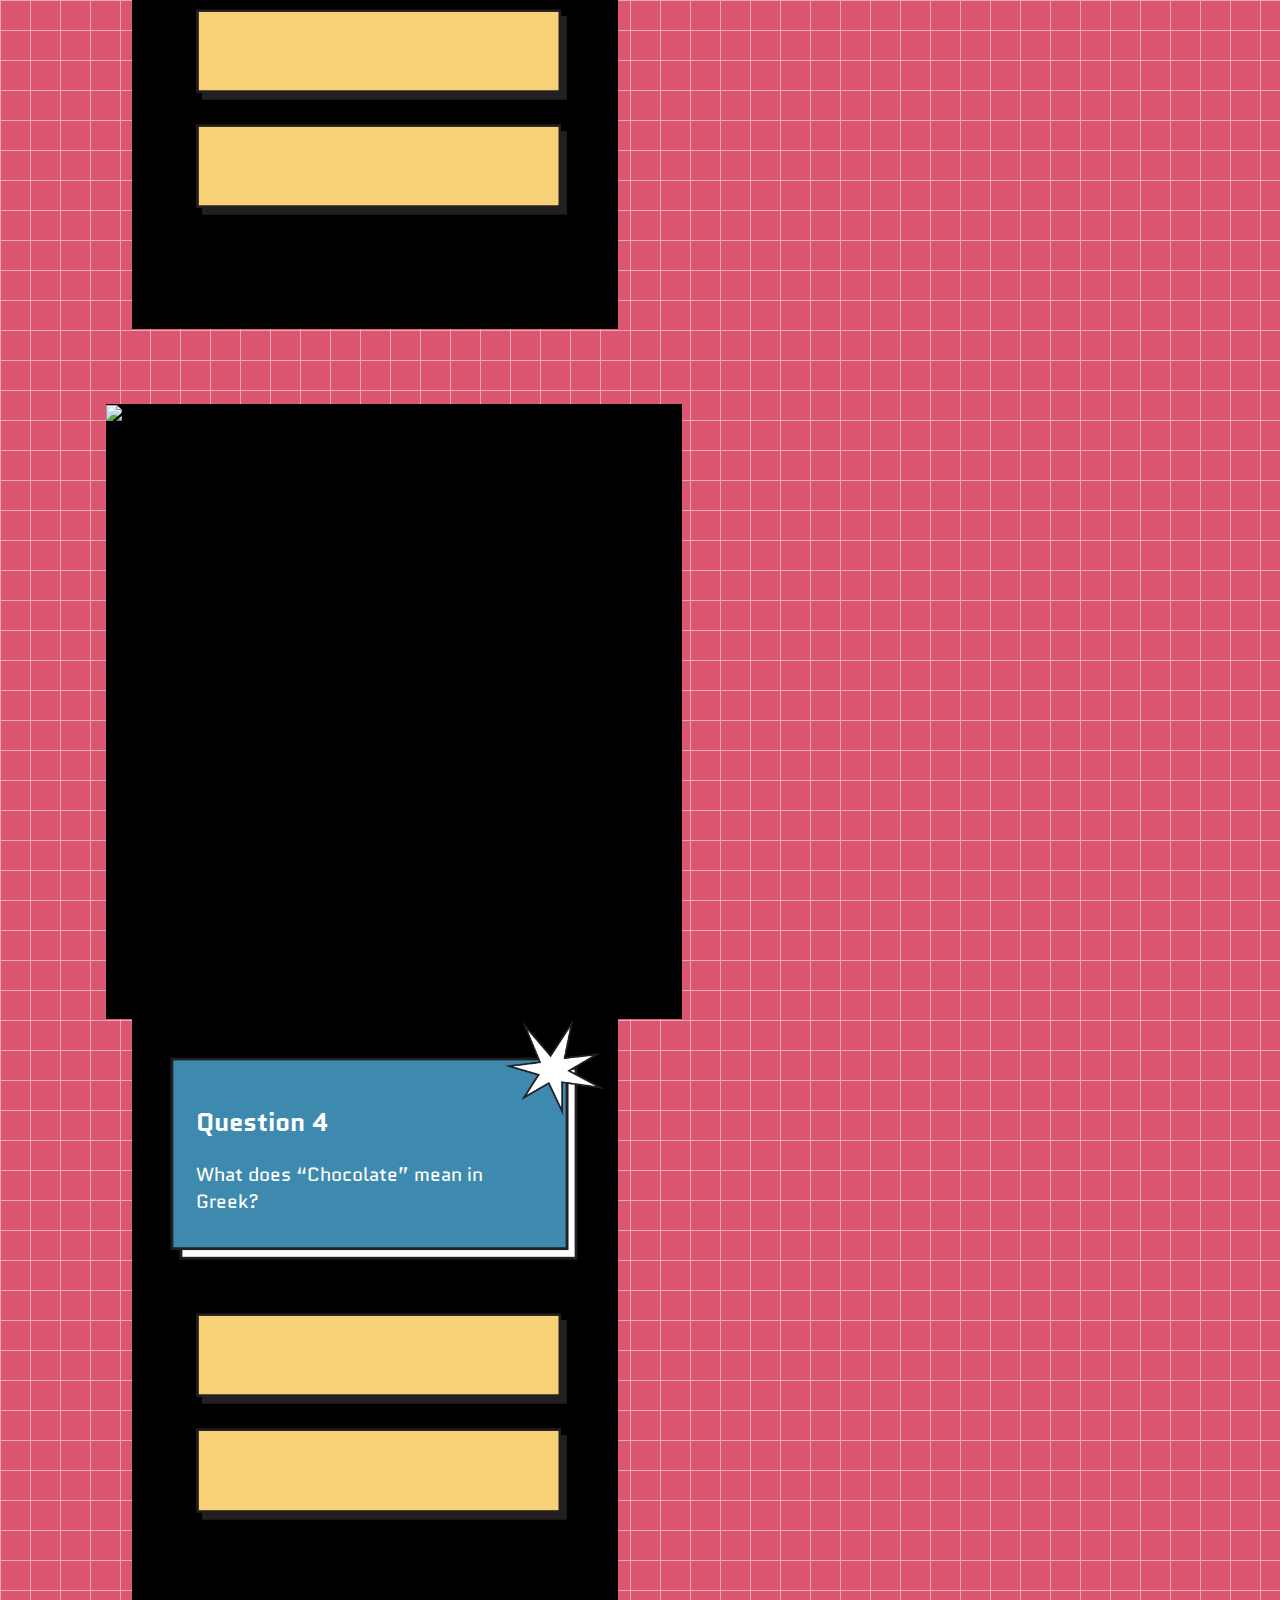
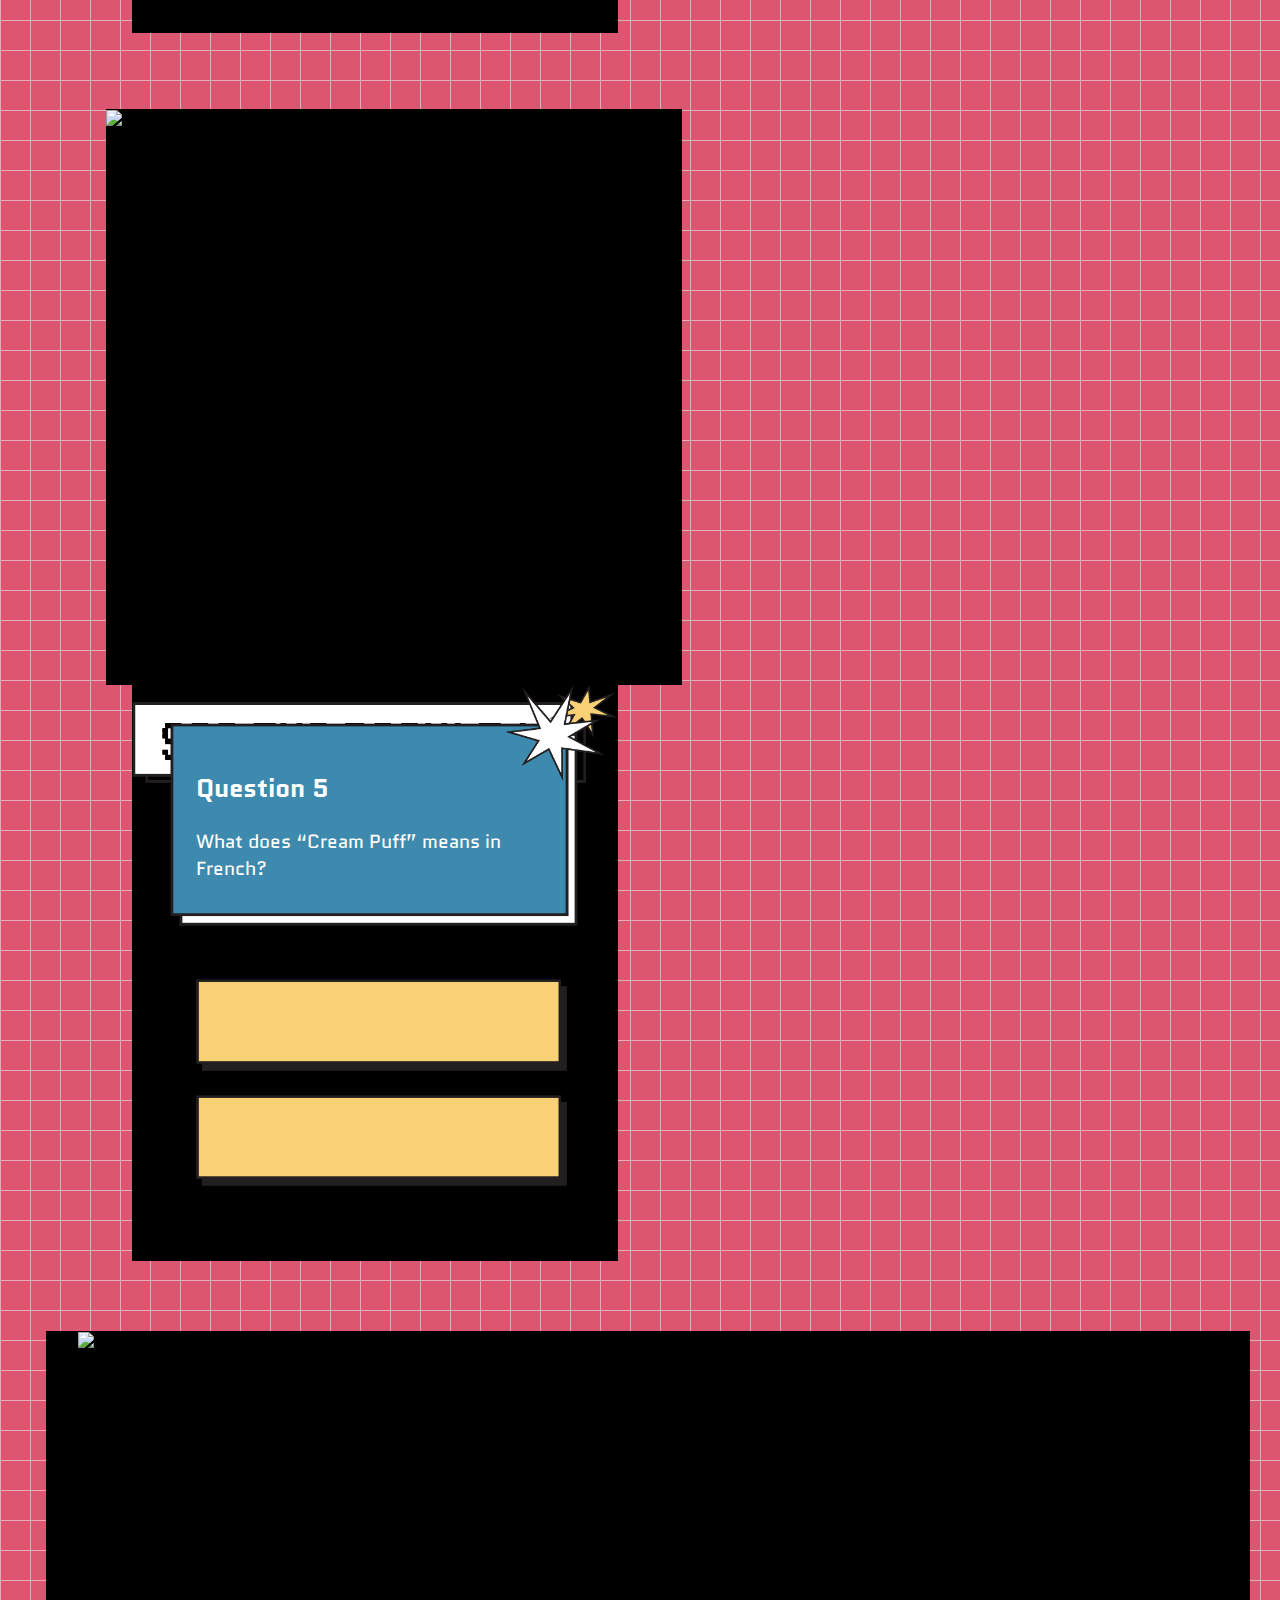
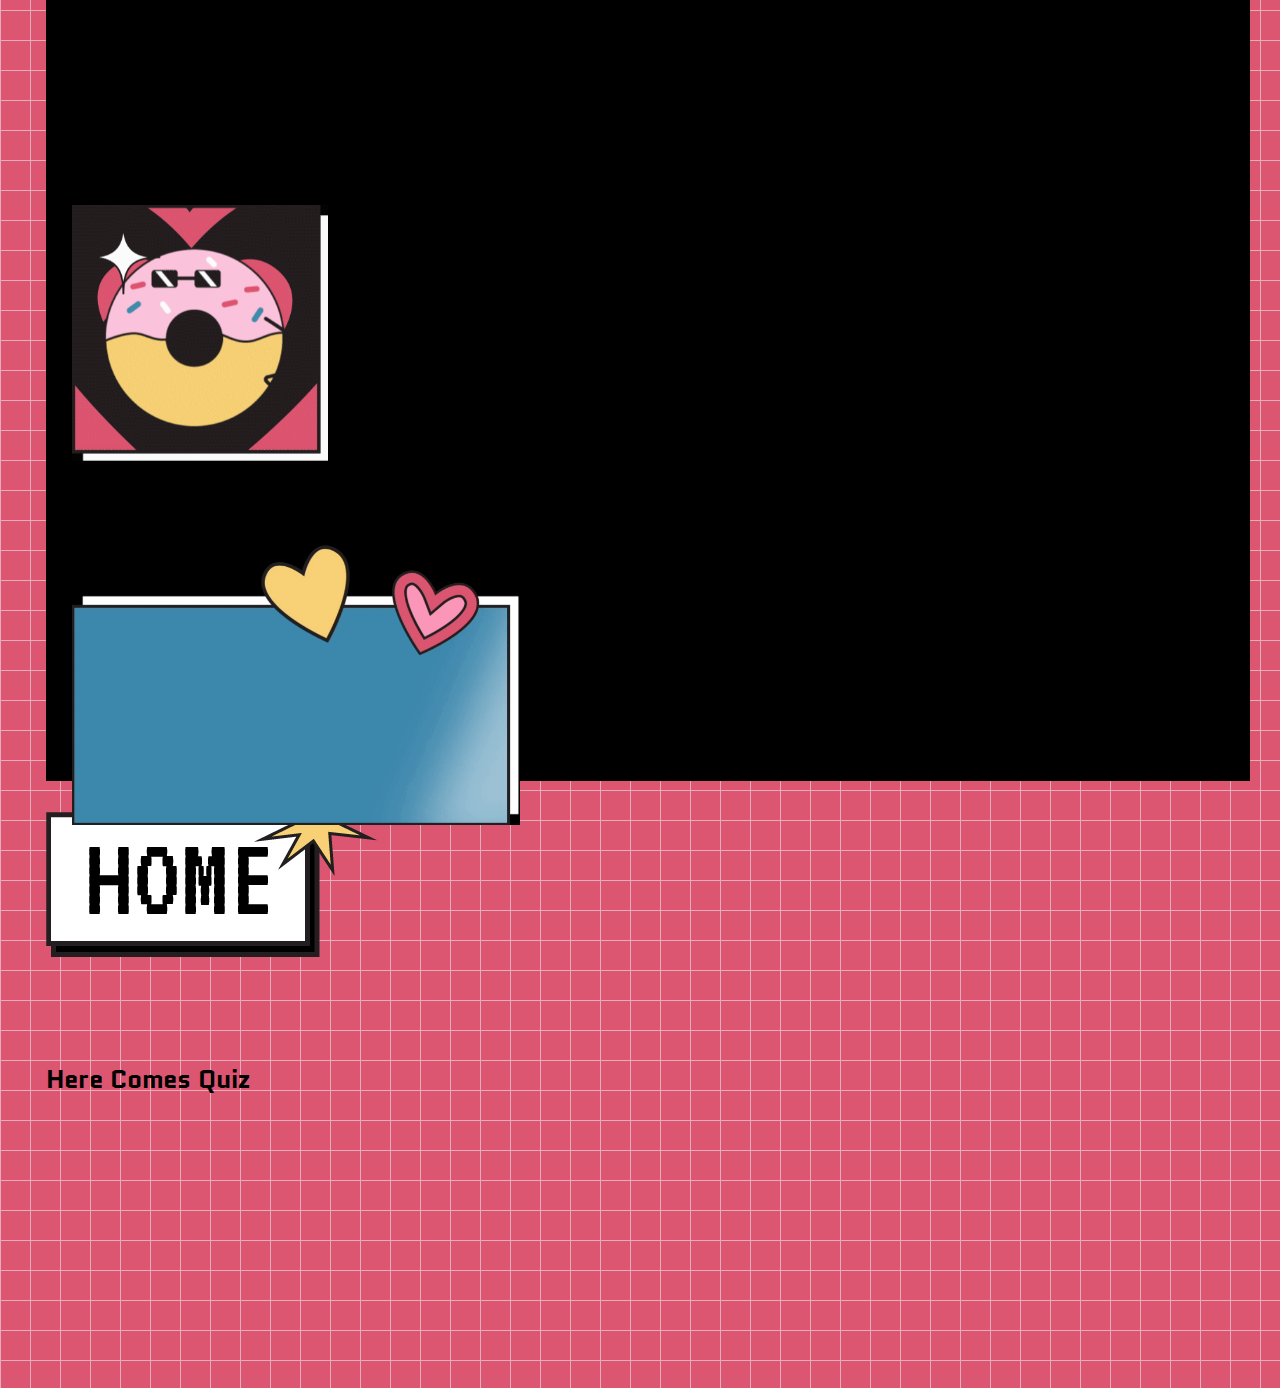
==== commit 85ad3673: "add result button" ====
--- a/index.html
+++ b/index.html
@@ -22,244 +22,236 @@
                 </ul>
             </nav>
               
-            <section id="section-1">
+            <section id="section-1" style="padding-top:0.5%">
                     <div class="title">
-                        <div class="titleImg">
-                            <img src="images/home_title.png">
-                        </div>
+                        <img class="titleImg" src="images/home_title.png"> 
                     </div>
                     <div class="container">
-                        <div class="boxs">
-                            <div class="box left">
+                        
+                            <div class="left">
                                 <img id="left" src="animation/home_left_animation.gif">
                             </div>
-                            <div class="box center">
+                            <div class="center">
                                 <img id="center" src="animation/home_center_animation.gif" >
                             </div>
-                            <div class="box right">
-                                
-                                <div class="rightImg">
-                                    <img src="animation/home_right_animation.gif">
-                                </div>
-                                <div class="howToPlay">
+                            <div class="right">
+                                <img class="rightImg" src="animation/home_right_animation.gif">
+                                <div class="rightWord">
                                     <h2>How to play</h2>
                                     <p style="font-size: 1.25vw;">Are you a master of dessert? Here are 5 questions</br>about some desserts’ fun facts.</br>See how many correct answers you can get!</p>
-
                                 </div>
                             </div>
-                        </div>
+                        
                     </div>   
-                    <div id="start">
+                    <div id="start" onclick="startQuiz()" >
                             <img src="images/home_start.png" >
                     </div>
+
+
+
             </section>
 
             <section id="section-2">
                     <div class="quizContainer">
-                        <div class="boxs">
-                            <div class="quizLeft">
-                            </div>
-                            <div class="quizRight">
-                                <div class="questionImg">
-                                    <img src="images/quizImages/question.png">
+                        <div class="quizLeft">
+                            <img src="images/quizImages/canele.png">
+                        </div>
+                        <div class="quizRight">
+                            <img class="questionImg" src="images/quizImages/question.png">
+                            <div class="question">
+                                <h2>Question 1</h2>
+                                <article>
+                                    <p>How did the Franch dessert, Canelé,</br>come out?</p>
+                                </article>
+                            </div>
+        
+                            <div class="ansA" onclick="correctAns()">
+                                <img class="ansImg" src="images/quizImages/ans.png">
+                                <div class="ansWord">
+                                    <p>A baking failure by a nun in a French</br>monastery in the 16 Century.</p>
                                 </div>
-                                <div class="question">
-                                    <h2>Question 1</h2>
-                                    <article>
-                                        <p>How did the Franch dessert, Canelé,</br>come out?</p>
-                                    </article>
+                            </div>
+        
+                            <div class="ansB" onclick="wrongAns()">
+                                <img class="ansImg" src="images/quizImages/ans.png">
+                                <div class="ansWord">
+                                    <p>A gift from a noble to show affection</br>for a woman in the 15 Century.</p>
                                 </div>
+                            </div>
+                            <div class="next" onclick="goToQ2()">
+                                <img src="images/quizImages/next.png" >
+                            </div> 
+                        </div>
+                    </div>
+            </section>
+
+            <section id="section-3">
+                <div class="quizContainer">
+                    <div class="quizLeft">
+                        <img src="images/quizImages/ginger.png">
+                    </div>
+                    <div class="quizRight">
+                        <img class="questionImg" src="images/quizImages/question.png">
+                        <div class="question">
+                            <h2>Question 2</h2>
+                            <article>
+                                    <p>Whose appearance is the basic of</br>gingerbread man’s look?</p>
+                                </article>
+                        </div>
+                        <div class="ansA" onclick="correctAns()">
+                            <img class="ansImg" src="images/quizImages/ans.png">
+                            <div class="ansWord">
+                                <p style="margin-top:2.5vw">Queen Elizabeth I</p>
+                            </div>
+                        </div>
+                        <div class="ansB" onclick="wrongAns()">
+                            <img class="ansImg" src="images/quizImages/ans.png">
+                            <div class="ansWord">
+                                <p style="margin-top:2.5vw">Queen Elizabeth II</p>
+                            </div>
+                        </div>
+                        <div class="next" onclick="goToQ3()">
+                            <img  src="images/quizImages/next.png" >
+                        </div> 
+                    </div>
+                </div>
+            </section>
+
+            <section id="section-4">
+                <div class="quizContainer">
+                    <div class="quizLeft">
+                        <img src="images/quizImages/tiramisu.png">
+                    </div>
+                    <div class="quizRight">
+                        <img class="questionImg" src="images/quizImages/question.png">
+                        <div class="question">
+                            <h2>Question 3</h2>
+                            <article>
+                                    <p>What does “Tiramisù” originally mean</br>in Italian?</p>
+                                </article>
+                        </div>
+                        <div class="ansA" onclick="correctAns()">
+                            <img class="ansImg" src="images/quizImages/ans.png">
+                            <div class="ansWord">
+                                <p style="margin-top:2.5vw">Pick me up</p>
+                            </div>
+                        </div>
+                        <div class="ansB" onclick="wrongAns()">
+                            <img class="ansImg" src="images/quizImages/ans.png">
+                            <div class="ansWord">
+                                <p style="margin-top:2.5vw">Let me go</p>
+                            </div>
+                        </div>
+                        <div class="next" onclick="goToQ4()">
+                            <img  src="images/quizImages/next.png" >
+                        </div> 
+                    </div>
+                </div>
+            </section>
+
+            <section id="section-5">
+                <div class="quizContainer">
+                    <div class="quizLeft">
+                        <img src="images/quizImages/chocolate.png">
+                    </div>
+                    <div class="quizRight">
+                        <img class="questionImg" src="images/quizImages/question.png">
+                        <div class="question">
+                            <h2>Question 4</h2>
+                            <article>
+                                    <p>What does “Chocolate” mean in</br>Greek?</p>
+                                </article>
+                        </div>
+                        <div class="ansA" onclick="correctAns()">
+                            <img class="ansImg" src="images/quizImages/ans.png">
+                            <div class="ansWord">
+                                <p style="margin-top:2.5vw">Food of the Gods</p>
+                            </div>
+                        </div>
+                        <div class="ansB" onclick="wrongAns()">
+                            <img class="ansImg" src="images/quizImages/ans.png">
+                            <div class="ansWord">
+                                <p style="margin-top:2.5vw">Food of the Ghosts</p>
+                            </div>
+                        </div>
+                        <div class="next" onclick="goToQ5()">
+                            <img  src="images/quizImages/next.png" >
+                        </div> 
+                    </div>
+                </div>
+            </section>
+
+            <section id="section-6" style="padding-bottom:0%">
+                <div class="quizContainer">
+                    <div class="lastQuizLeft">
+                        <img src="images/quizImages/puff.png">
+                    </div>
+                    <div class="lastQuizRight">
+                        <img class="questionImg" src="images/quizImages/question.png">
+                        <div class="question">
+                            <h2>Question 5</h2>
+                            <article>
+                                    <p>What does “Cream Puff” means in</br>French?</p>
+                                </article>
+                        </div>
+                        <div class="ansA" onclick="correctAns()">
+                            <img class="ansImg" src="images/quizImages/ans.png">
+                            <div class="ansWord">
+                                <p style="margin-top:2.5vw">Cabbage</p>
+                            </div>
+                        </div>
+                        <div class="ansB" onclick="wrongAns()" >
+                            <img class="ansImg" src="images/quizImages/ans.png">
+                            <div class="ansWord">
+                                <p style="margin-top:2.5vw">Explosion</p>
+                            </div>
+                        </div>
+                        <div id="result" class="result" onclick="goToEnd()">
+                            <img src="images/quizImages/result.png" >
+                        </div> 
+                    </div>
+                </div>
+            </section>
+
             
-                                <div class="ansImgA">
-                         
-                                        <img class="ansImg" src="images/quizImages/ans.png">
-                                </div>
-                                    <div class="ansA">
-                                       
-                                            <p>A baking failure by a nun in a French</br>monastery in the 16 Century.</p>
-                                       
-                                    </div>
-                                
-            
-                                <div class="ansImgB">
-                                    <img class="ansImg" src="images/quizImages/ans.png">
-                                </div>
-                                <div class="ansB">
-                                    
-                                        <p>A gift from a noble to show affection</br>for a woman.</p>
-                                  
-                                </div>
-                            </div>
-                        </div>
-                    </div> 
-            </section>
-
-            <section id="section-3">
-                <div class="quizContainer">
-                    <div class="boxs">
-                        <div class="quizLeft">
-                        </div>
-                        <div class="quizRight">
-                            <div class="questionImg">
-                                <img src="images/quizImages/question.png">
-                            </div>
-                            <div class="question">
-                                <h2>Question 2</h2>
-                                <article>
-                                    <p>Whose appearance is the basic of</br>gingerbread man’s look?</p>
-                                </article>
-                            </div>
-        
-                            <div class="ansImgA">
-                                <img class="ansImg" src="images/quizImages/ans.png">
-                            </div>
-                            <div class="ansA">
-                                
-                                <p style="margin-top:2.5vw">Queen Elizabeth I</p>
-                            
-                            </div>
-        
-                            <div class="ansImgB">
-                                <img class="ansImg" src="images/quizImages/ans.png">
-                            </div>
-                            <div class="ansB">
-                                <p style="margin-top:2.5vw">Queen Elizabeth II</p>
-                                
-                            </div>
-                        </div>
-                    </div>
-                </div> 
-        </section>
-
-        <section id="section-4">
-            <div class="quizContainer">
-                <div class="boxs">
-                    <div class="quizLeft">
-                    </div>
-                    <div class="quizRight">
-                        <div class="questionImg">
-                            <img src="images/quizImages/question.png">
-                        </div>
-                        <div class="question">
-                            <h2>Question 3</h2>
-                            <article>
-                                <p>What does “Tiramisù” originally mean</br>in Italian? </p>
-                            </article>
-                        </div>
-    
-                        <div class="ansImgA">
-                            <img class="ansImg" src="images/quizImages/ans.png">
-                        </div>
-                        <div class="ansA">
-
-                            
-                                <p style="margin-top:2.5vw">Pick me up</p>
-                            
-                        </div>
-    
-                        <div class="ansImgB">
-                            <img class="ansImg" src="images/quizImages/ans.png">
-                        </div>
-                        <div class="ansB">
-
-                          
-                                <p style="margin-top:2.5vw">Let me go</p>
-                           
-                        </div>
-                    </div>
-                </div>
-            </div> 
-        </section>
-
-        <section id="section-5">
-            <div class="quizContainer">
-                <div class="boxs">
-                    <div class="quizLeft">
-                    </div>
-                    <div class="quizRight">
-                        <div class="questionImg">
-                            <img src="images/quizImages/question.png">
-                        </div>
-                        <div class="question">
-                            <h2>Question 4</h2>
-                            <article>
-                                <p>What does “Chocolate” mean in</br>Greek?</p>
-                            </article>
-                        </div>
-    
-                        <div class="ansImgA">
-                            <img class="ansImg" src="images/quizImages/ans.png">
-                        </div>
-                        <div class="ansA">
-                        
-                                <p style="margin-top:2.5vw">Food of the Gods</p>
-                
-                        </div>
-    
-                        <div class="ansImgB">
-                            <img class="ansImg" src="images/quizImages/ans.png">
-                        </div>
-                        <div class="ansB">
-         
-                                <p style="margin-top:2.5vw">Food of the Ghosts</p>
-                    
-                        </div>
-                    </div>
-                </div>
-            </div> 
-    </section>
-
-    <section id="section-6">
-        <div class="quizContainer">
-            <div class="boxs">
-                <div class="lastQuizLeft">
-                </div>
-                <div class="lastQuizRight">
-                    <div class="questionImg">
-                        <img src="images/quizImages/question.png">
-                    </div>
-                    <div class="question">
-                        <h2>Question 5</h2>
-                        <article>
-                            <p>What does “Cream Puff” means in</br>French?</p>
-                        </article>
-                    </div>
-
-                    <div class="ansImgA">
-                        <img class="ansImg" src="images/quizImages/ans.png">
-                    </div>
-                    <div class="ansA">
-                    
-                            <p style="margin-top:2.5vw">Cabbage</p>
-            
-                    </div>
-
-                    <div class="ansImgB">
-                        <img class="ansImg" src="images/quizImages/ans.png">
-                    </div>
-                    <div class="ansB">
-     
-                            <p style="margin-top:2.5vw">Explosion</p>
-                
-                    </div>
-                </div>
-            </div>
-            <div id="submit">
-                <img src="images/quizImages/submit.png" >
-            </div> 
         </div>
         
     </section>
+
+    <section id="section-7" style="padding-top:0.5%">
+        <div class="title">
+            <img class="titleImg" src="images/home_title.png"> 
+        </div>
+        <div class="container">
+            
+                <div class="left">
+                    <img id="left" src="animation/home_left_animation.gif">
+                </div>
+                <div class="center">
+                    <img id="center" src="animation/home_center_animation.gif" >
+                </div>
+                <div class="right">
+                    <img class="rightImg" src="animation/home_right_animation.gif">
+                    <div class="rightWord">
+                        <h2>How to play</h2>
+                        <p style="font-size: 1.25vw;">Wow! You get <p id="correctNum"></p> correct answers!</p>
+                    </div>
+                </div>
+         
+        </div>   
+        <div id="home" onclick="goToHome()" >
+                <img src="images/home.png" >
+        </div>
+    </section>
    
               
-            <section id="section-7">
+            <section id="section-8">
               
                 <h2>Here Comes Quiz</h2>
                 <div class="rect slide-in align-left"></div>
                 <div class="rect slide-in align-right"></div>
               
             </section>
-              
 
 
         <script src="java.js"></script>
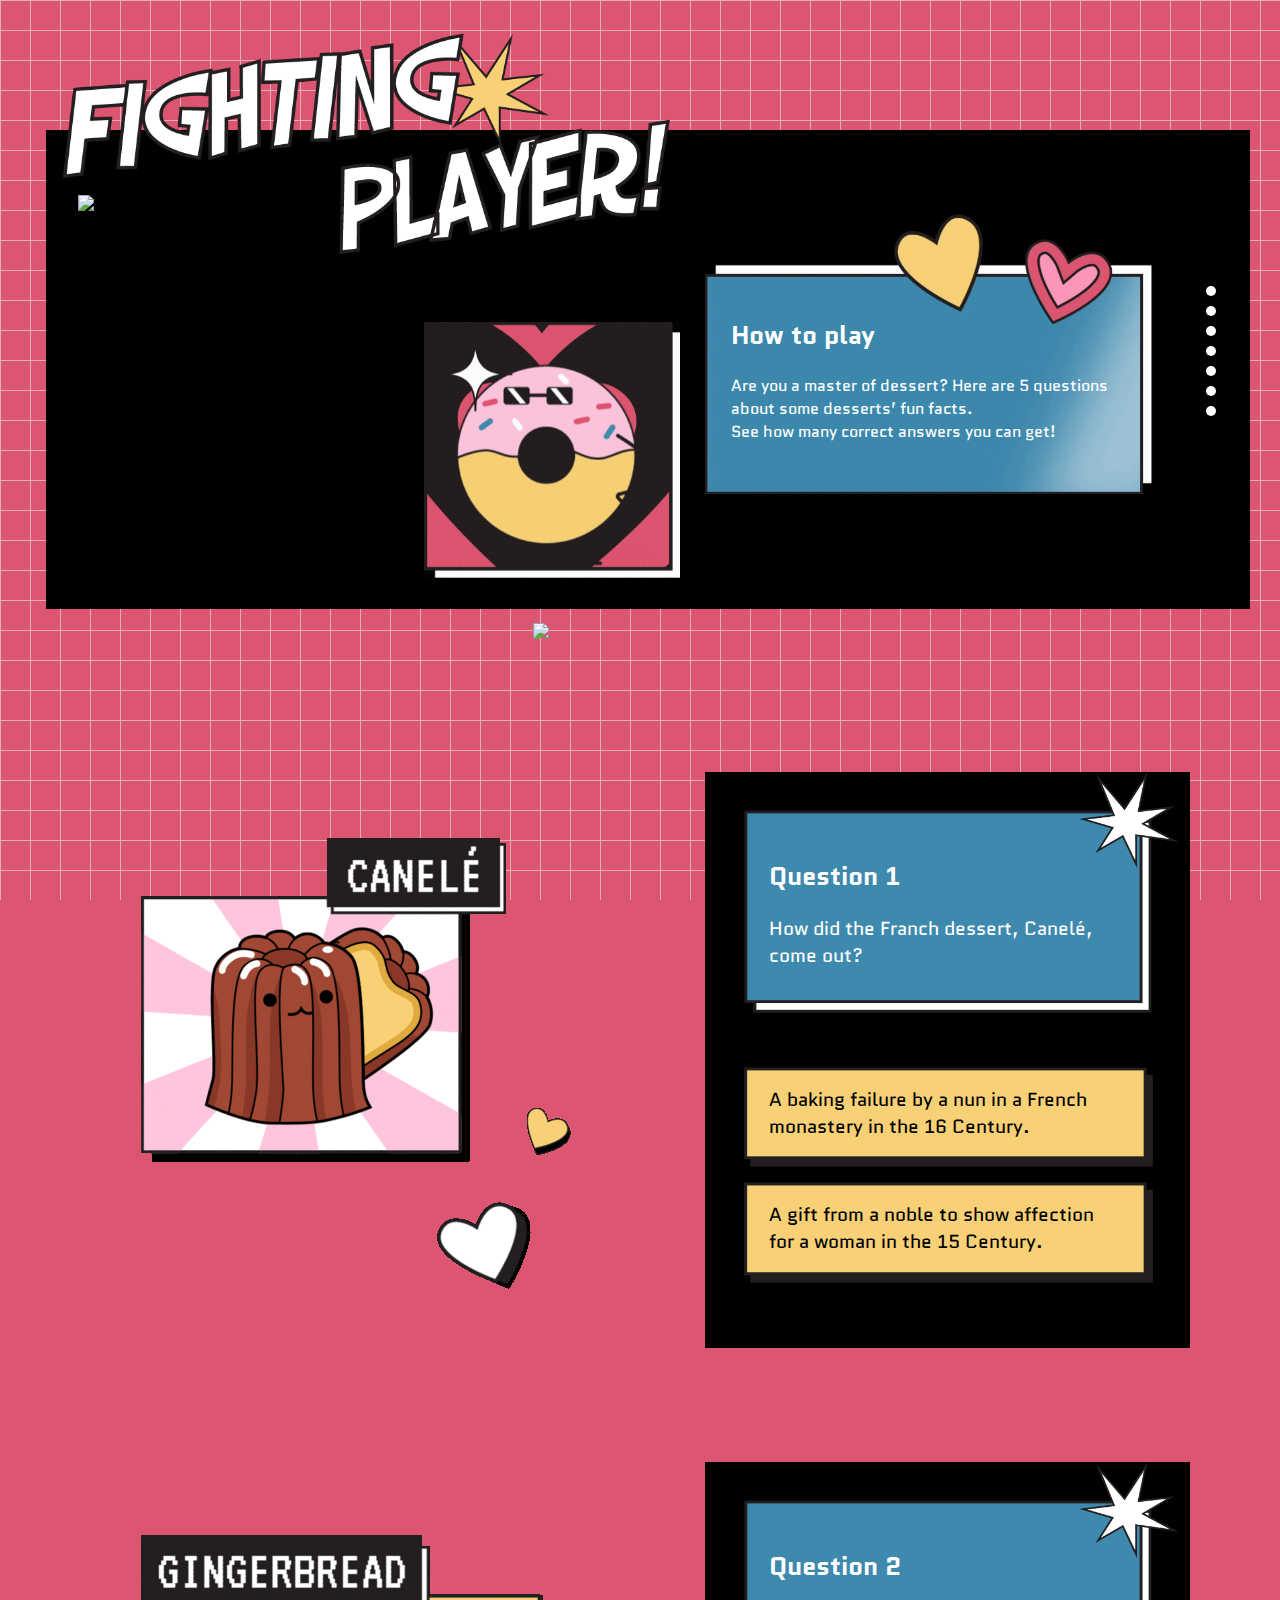
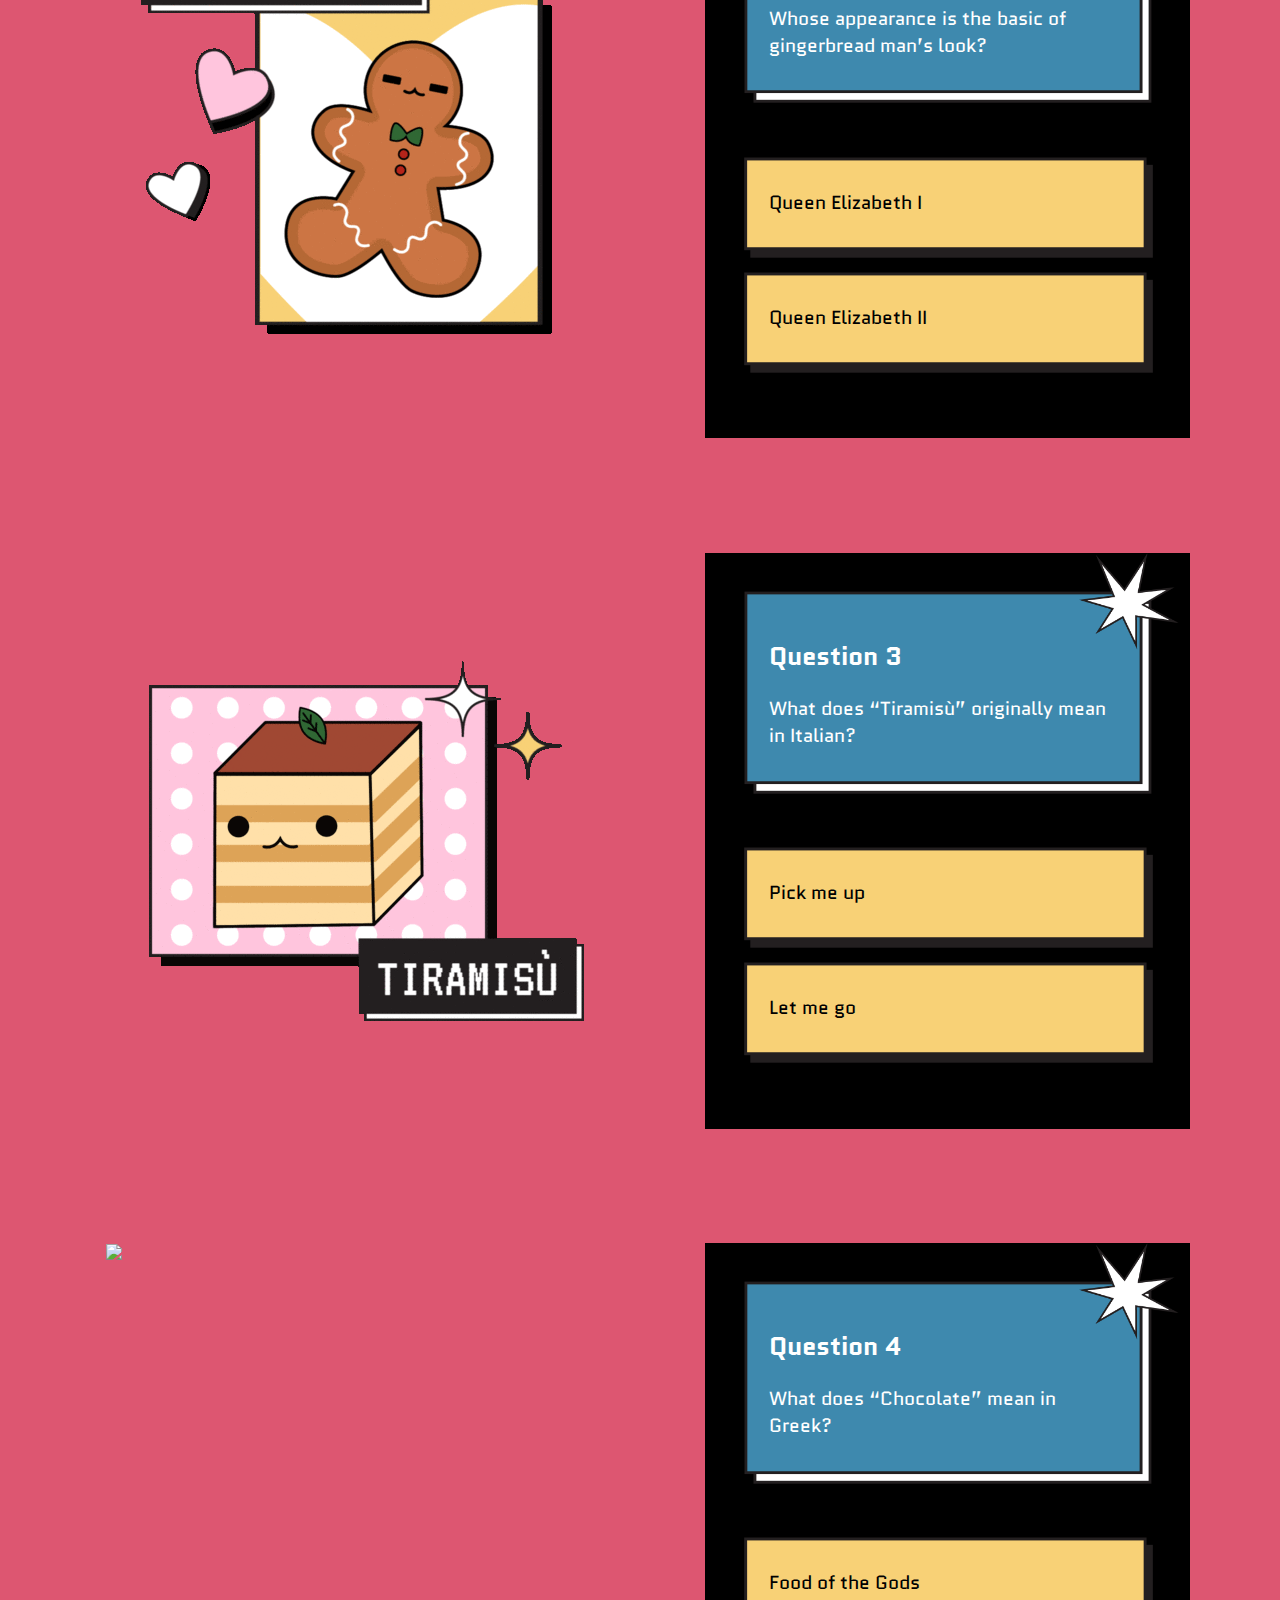
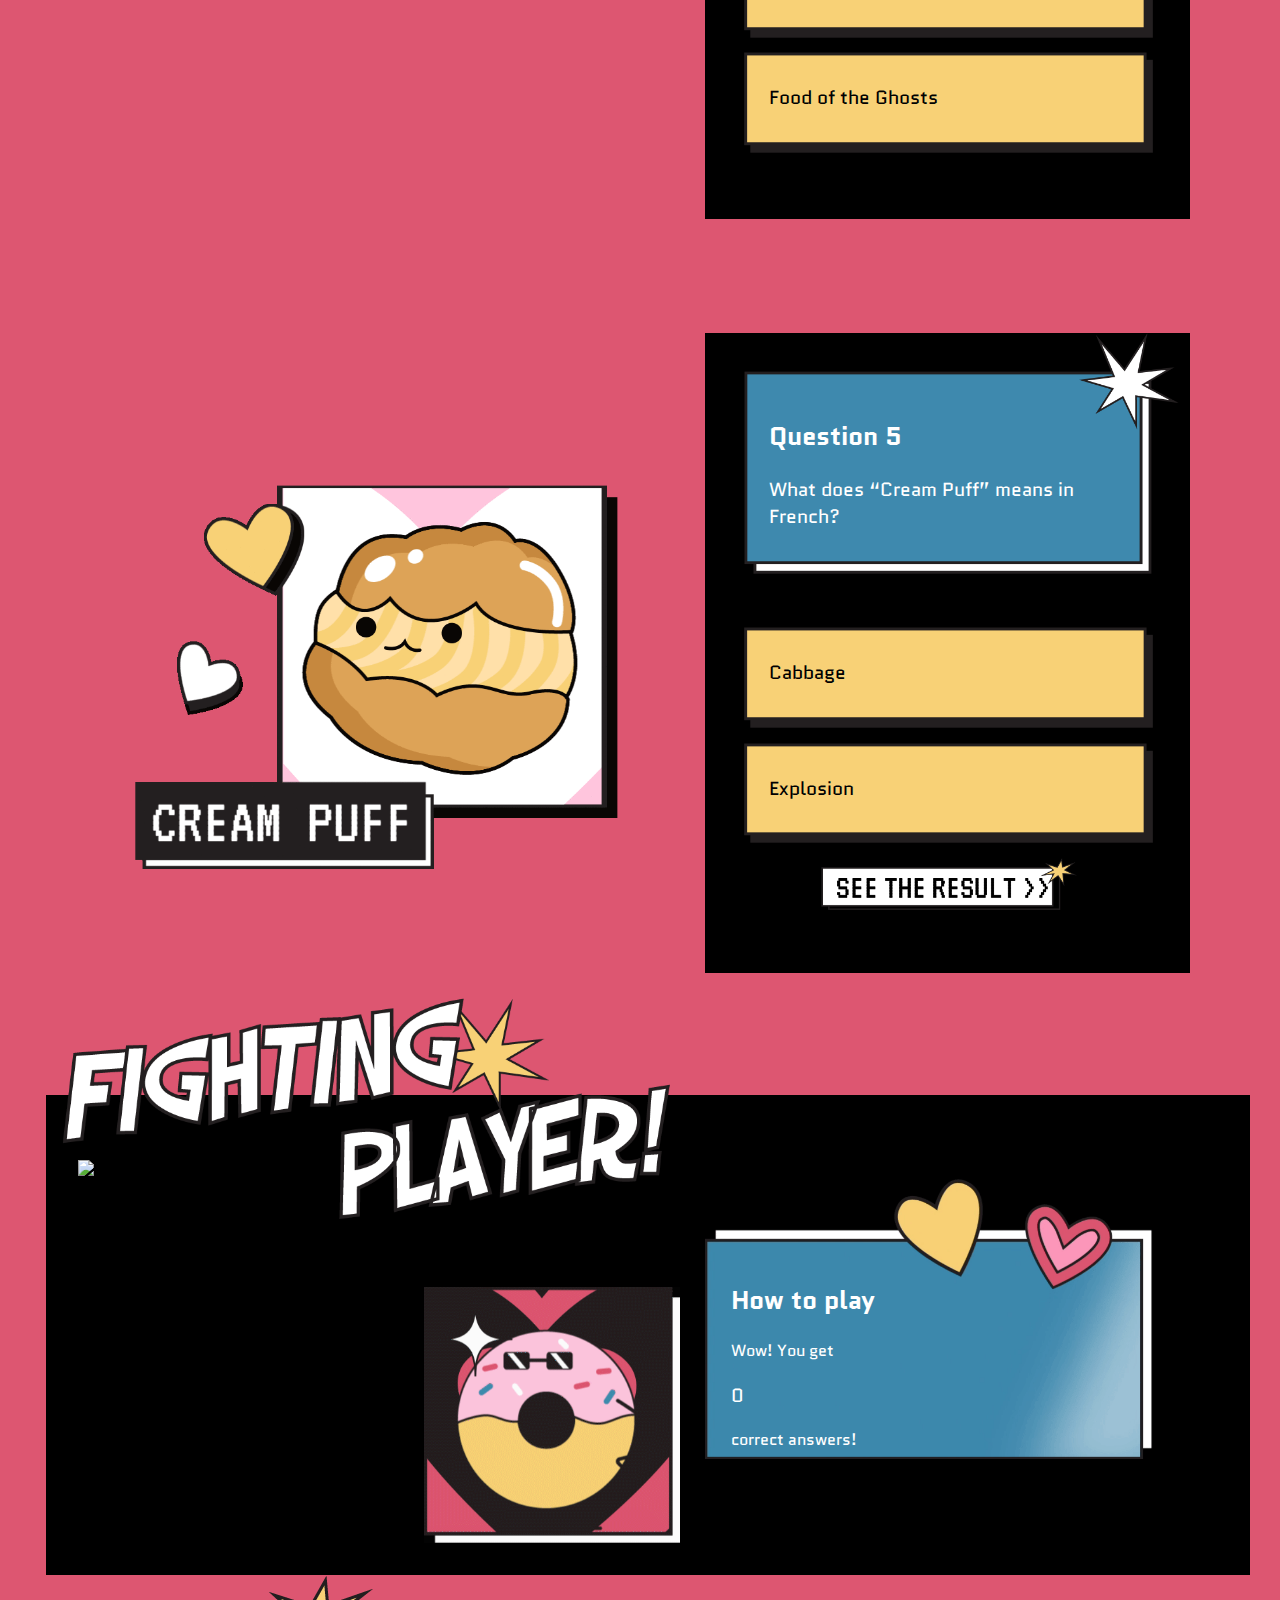
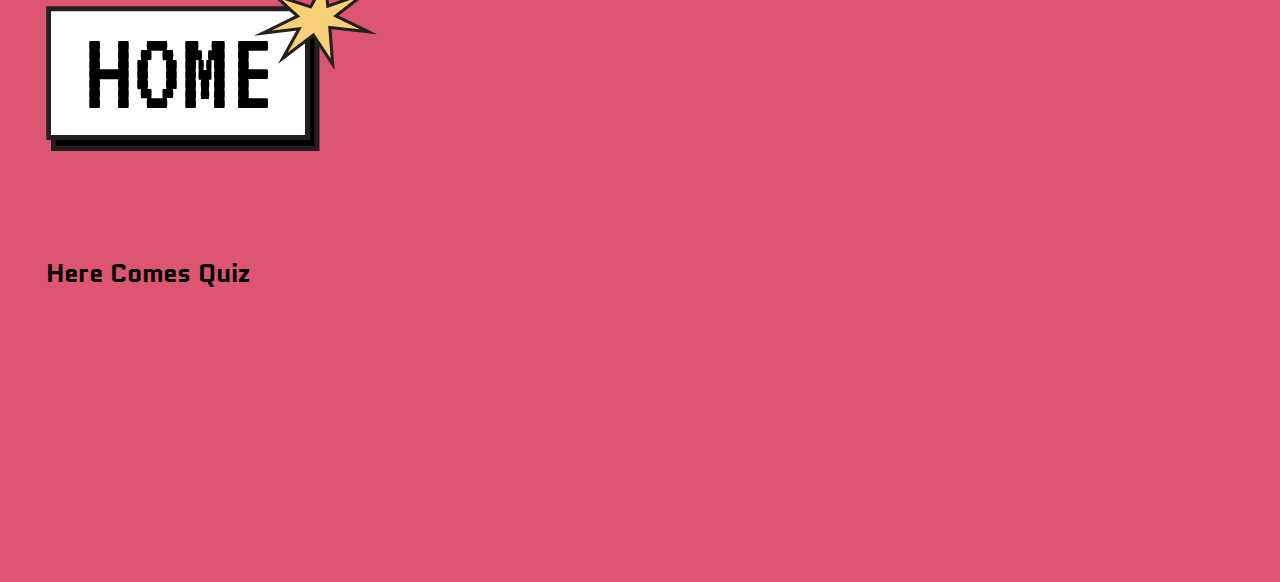
==== commit f2efc627: "add ansImgCorrect and ansImgWrong" ====
--- a/index.html
+++ b/index.html
@@ -54,7 +54,7 @@
             <section id="section-2">
                     <div class="quizContainer">
                         <div class="quizLeft">
-                            <img src="images/quizImages/canele.png">
+                            <img src="animation/canele.gif">
                         </div>
                         <div class="quizRight">
                             <img class="questionImg" src="images/quizImages/question.png">
@@ -66,14 +66,14 @@
                             </div>
         
                             <div class="ansA" onclick="correctAns()">
-                                <img class="ansImg" src="images/quizImages/ans.png">
+                                <img class="ansImgCorrect" src="images/quizImages/ans.png">
                                 <div class="ansWord">
                                     <p>A baking failure by a nun in a French</br>monastery in the 16 Century.</p>
                                 </div>
                             </div>
         
                             <div class="ansB" onclick="wrongAns()">
-                                <img class="ansImg" src="images/quizImages/ans.png">
+                                <img class="ansImgWrong" src="images/quizImages/ans.png">
                                 <div class="ansWord">
                                     <p>A gift from a noble to show affection</br>for a woman in the 15 Century.</p>
                                 </div>
@@ -88,7 +88,7 @@
             <section id="section-3">
                 <div class="quizContainer">
                     <div class="quizLeft">
-                        <img src="images/quizImages/ginger.png">
+                        <img src="animation/ginger.gif">
                     </div>
                     <div class="quizRight">
                         <img class="questionImg" src="images/quizImages/question.png">
@@ -99,13 +99,13 @@
                                 </article>
                         </div>
                         <div class="ansA" onclick="correctAns()">
-                            <img class="ansImg" src="images/quizImages/ans.png">
+                            <img class="ansImgCorrect" src="images/quizImages/ans.png">
                             <div class="ansWord">
                                 <p style="margin-top:2.5vw">Queen Elizabeth I</p>
                             </div>
                         </div>
                         <div class="ansB" onclick="wrongAns()">
-                            <img class="ansImg" src="images/quizImages/ans.png">
+                            <img class="ansImgWrong" src="images/quizImages/ans.png">
                             <div class="ansWord">
                                 <p style="margin-top:2.5vw">Queen Elizabeth II</p>
                             </div>
@@ -120,7 +120,7 @@
             <section id="section-4">
                 <div class="quizContainer">
                     <div class="quizLeft">
-                        <img src="images/quizImages/tiramisu.png">
+                        <img src="animation/tiramisu.gif">
                     </div>
                     <div class="quizRight">
                         <img class="questionImg" src="images/quizImages/question.png">
@@ -131,13 +131,13 @@
                                 </article>
                         </div>
                         <div class="ansA" onclick="correctAns()">
-                            <img class="ansImg" src="images/quizImages/ans.png">
+                            <img class="ansImgCorrect" src="images/quizImages/ans.png">
                             <div class="ansWord">
                                 <p style="margin-top:2.5vw">Pick me up</p>
                             </div>
                         </div>
                         <div class="ansB" onclick="wrongAns()">
-                            <img class="ansImg" src="images/quizImages/ans.png">
+                            <img class="ansImgWrong" src="images/quizImages/ans.png">
                             <div class="ansWord">
                                 <p style="margin-top:2.5vw">Let me go</p>
                             </div>
@@ -152,7 +152,7 @@
             <section id="section-5">
                 <div class="quizContainer">
                     <div class="quizLeft">
-                        <img src="images/quizImages/chocolate.png">
+                        <img src="animation/chocolate.gif">
                     </div>
                     <div class="quizRight">
                         <img class="questionImg" src="images/quizImages/question.png">
@@ -163,13 +163,13 @@
                                 </article>
                         </div>
                         <div class="ansA" onclick="correctAns()">
-                            <img class="ansImg" src="images/quizImages/ans.png">
+                            <img class="ansImgCorrect" src="images/quizImages/ans.png">
                             <div class="ansWord">
                                 <p style="margin-top:2.5vw">Food of the Gods</p>
                             </div>
                         </div>
                         <div class="ansB" onclick="wrongAns()">
-                            <img class="ansImg" src="images/quizImages/ans.png">
+                            <img class="ansImgWrong" src="images/quizImages/ans.png">
                             <div class="ansWord">
                                 <p style="margin-top:2.5vw">Food of the Ghosts</p>
                             </div>
@@ -184,7 +184,7 @@
             <section id="section-6" style="padding-bottom:0%">
                 <div class="quizContainer">
                     <div class="lastQuizLeft">
-                        <img src="images/quizImages/puff.png">
+                        <img src="animation/puff.gif">
                     </div>
                     <div class="lastQuizRight">
                         <img class="questionImg" src="images/quizImages/question.png">
@@ -195,13 +195,13 @@
                                 </article>
                         </div>
                         <div class="ansA" onclick="correctAns()">
-                            <img class="ansImg" src="images/quizImages/ans.png">
+                            <img class="ansImgCorrect" src="images/quizImages/ans.png">
                             <div class="ansWord">
                                 <p style="margin-top:2.5vw">Cabbage</p>
                             </div>
                         </div>
                         <div class="ansB" onclick="wrongAns()" >
-                            <img class="ansImg" src="images/quizImages/ans.png">
+                            <img class="ansImgWrong" src="images/quizImages/ans.png">
                             <div class="ansWord">
                                 <p style="margin-top:2.5vw">Explosion</p>
                             </div>
--- a/css/style.css
+++ b/css/style.css
@@ -9,6 +9,8 @@
     linear-gradient(#E5ACBA 1px, transparent 0),
     linear-gradient(90deg, #E5ACBA  1px, transparent 0);
     background-size: 30px 30px, 30px 30px;
+    background-attachment: fixed;
+    overflow: hidden;
 }
 
 
@@ -42,8 +44,6 @@
   }*/
 
 .title{
-    top: 0vw;
-    left: 7vw;
     width: 90%;
     position:absolute;
     z-index: 1;
@@ -55,17 +55,16 @@
 }
 
 .container{
-    margin-top: 5vw;
+    margin-top: 9vw;
     margin-left: auto;
     margin-bottom: 0px;
     margin-right: auto;
     background-color: black;
-
-}
-
-.boxs{
     display: flex;
-}
+
+}
+
+
 
 .left {   
     width: 25vw;
@@ -94,7 +93,7 @@
     width: 35vw;
 
 }
-.howToPlay{
+.rightWord{
     width: 30vw;
     margin-top: 8vw;
     margin-left: 2vw;
@@ -127,18 +126,18 @@
     margin-bottom: 0px;
     margin-right: auto;
     width: 90%;
-    /*background-color: white;*/
+    display: flex;
 
 }
 .quizLeft {   
     width: 45vw;
     height: 48vw;
-    background-color: black;
+
 }
 
 .quizRight {
     width: 38vw;
-    height: 48vw;
+    height: 45vw;
     margin-left: 2vw;
     background-color: black;
 
@@ -162,65 +161,95 @@
 
 }
 
-
-.ansImgA{
+.ansA{
     position:absolute;
     width: 32vw;
+    height: 10vw;
     margin-top: 23vw;
     margin-left: 3vw;
-}
-
-.ansA{
-    width: 29vw;
-    margin-top: 23vw;
-    margin-left: 5vw;
+    z-index: 1;
+}
+.ansB{
+  position:absolute;
+  width: 32vw;
+  height: 10vw;
+  margin-top: 32vw;
+  margin-left: 3vw;
+  z-index: 1;
+}
+
+.ansImgCorrect{
+  position:absolute;
+  width: 35vw;
+}
+
+.ansImgWrong{
+  position:absolute;
+  width: 35vw;
+}
+
+.ansWord{
+    margin-left: 2vw;
     color:black;
     position:absolute;
     z-index:1;
     word-break:break-all;
     overflow: hidden;
 }
-
-.ansImgB{
-    position:absolute;
-    width: 32vw;
-    margin-top: 32vw;
-    margin-left: 3vw;
-
-}
-
-.ansB{
-    width: 29vw;
-    margin-top: 32vw;
-    margin-left: 5vw;
-    color:black;
-    position:absolute;
-    z-index:1;
-    word-break:break-all;
-    overflow: hidden;
+.next{
+  position:absolute;
+  z-index:1;
+  width:20vw;
+  margin-top: 41vw;
+  margin-left:9vw;
+
 }
 
 .lastQuizLeft {   
     width: 45vw;
-    height: 45vw;
-    background-color: black;
+    height: 50vw;
+ 
 }
 
 .lastQuizRight {
     width: 38vw;
-    height: 45vw;
+    height: 50vw;
     margin-left: 2vw;
     background-color: black;
 
 }
 
-#submit{
-    margin: 0 auto;
+#result{
+    position:absolute;
+    z-index:1;
     width:20vw;
-    margin-top: 1vw;
+    margin-top: 41vw;
+    margin-left:9vw;
+
+}
+/*winpage
+.congrat{
+  position:absolute;
+  margin-left: 4vw;
+  margin-top:2vw;
+  z-index: 1;
+}
+.winLeft {  
+    margin-top: 7vw;
     margin-bottom: 4vw;
-
-}
+    margin-left: 8vw;
+    margin-right:3vw;
+}    
+
+#home{
+      margin: 0 auto;
+      width:18vw;
+      margin-top: 1vw;
+      margin-bottom: 4vw;
+  }
+  
+
+
 /*---------------------------*/
 /*  
   section:nth-of-type(3) {
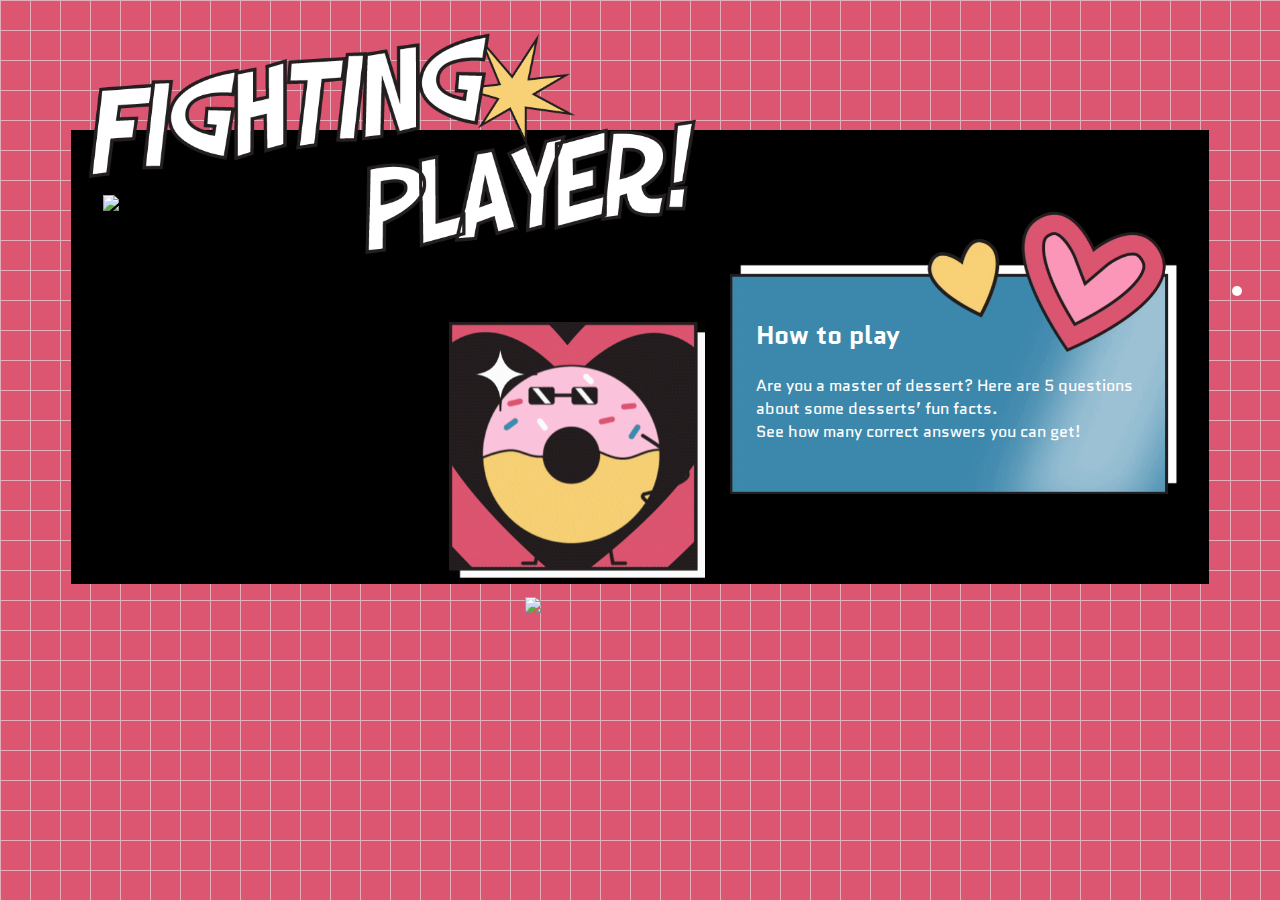
==== commit 59adfe4a: "update animation" ====
--- a/index.html
+++ b/index.html
@@ -19,12 +19,13 @@
                   <li><a data-link="section-5">5</a></li>
                   <li><a data-link="section-6">6</a></li>
                   <li><a data-link="section-7">7</a></li>
+                  <li><a data-link="section-8">8</a></li>
                 </ul>
             </nav>
               
             <section id="section-1" style="padding-top:0.5%">
                     <div class="title">
-                        <img class="titleImg" src="images/home_title.png"> 
+                        <img src="images/home_title.png"> 
                     </div>
                     <div class="container">
                         
@@ -38,12 +39,12 @@
                                 <img class="rightImg" src="animation/home_right_animation.gif">
                                 <div class="rightWord">
                                     <h2>How to play</h2>
-                                    <p style="font-size: 1.25vw;">Are you a master of dessert? Here are 5 questions</br>about some desserts’ fun facts.</br>See how many correct answers you can get!</p>
+                                    <p style="font-size: 1.25vw;">Are you a master of dessert? Here are 5 questions about some desserts’ fun facts.</br>See how many correct answers you can get!</p>
                                 </div>
                             </div>
                         
                     </div>   
-                    <div id="start" onclick="startQuiz()" >
+                    <div id="start"  onclick="startQuiz()" >
                             <img src="images/home_start.png" >
                     </div>
 
@@ -53,29 +54,29 @@
 
             <section id="section-2">
                     <div class="quizContainer">
-                        <div class="quizLeft">
-                            <img src="animation/canele.gif">
+                        <div class="quizLeft rect slide-in align-left">
+                            <img id="canele" src="animation/canele.gif">
                         </div>
                         <div class="quizRight">
                             <img class="questionImg" src="images/quizImages/question.png">
                             <div class="question">
                                 <h2>Question 1</h2>
                                 <article>
-                                    <p>How did the Franch dessert, Canelé,</br>come out?</p>
-                                </article>
-                            </div>
-        
-                            <div class="ansA" onclick="correctAns()">
+                                    <p>How did the Franch dessert, Canelé, come out?</p>
+                                </article>
+                            </div>
+        
+                            <div class="ansA rect slide-in align-right" onclick="q1_correct()">
                                 <img class="ansImgCorrect" src="images/quizImages/ans.png">
                                 <div class="ansWord">
-                                    <p>A baking failure by a nun in a French</br>monastery in the 16 Century.</p>
+                                    <p>A baking failure by a nun</p>
                                 </div>
                             </div>
         
-                            <div class="ansB" onclick="wrongAns()">
+                            <div class="ansB rect slide-in align-right" onclick="q1_wrong()">
                                 <img class="ansImgWrong" src="images/quizImages/ans.png">
                                 <div class="ansWord">
-                                    <p>A gift from a noble to show affection</br>for a woman in the 15 Century.</p>
+                                    <p>A bait for a kind of bird</p>
                                 </div>
                             </div>
                             <div class="next" onclick="goToQ2()">
@@ -87,8 +88,8 @@
 
             <section id="section-3">
                 <div class="quizContainer">
-                    <div class="quizLeft">
-                        <img src="animation/ginger.gif">
+                    <div class="quizLeft rect slide-in align-left">
+                        <img id="ginger" src="animation/ginger.gif">
                     </div>
                     <div class="quizRight">
                         <img class="questionImg" src="images/quizImages/question.png">
@@ -98,16 +99,16 @@
                                     <p>Whose appearance is the basic of</br>gingerbread man’s look?</p>
                                 </article>
                         </div>
-                        <div class="ansA" onclick="correctAns()">
-                            <img class="ansImgCorrect" src="images/quizImages/ans.png">
-                            <div class="ansWord">
-                                <p style="margin-top:2.5vw">Queen Elizabeth I</p>
-                            </div>
-                        </div>
-                        <div class="ansB" onclick="wrongAns()">
-                            <img class="ansImgWrong" src="images/quizImages/ans.png">
-                            <div class="ansWord">
-                                <p style="margin-top:2.5vw">Queen Elizabeth II</p>
+                        <div class="ansA rect slide-in align-right" onclick="q2_correct()">
+                            <img class="ansImgCorrect" src="images/quizImages/ans.png">
+                            <div class="ansWord">
+                                <p>Queen Elizabeth I</p>
+                            </div>
+                        </div>
+                        <div class="ansB rect slide-in align-right" onclick="q2_wrong()">
+                            <img class="ansImgWrong" src="images/quizImages/ans.png">
+                            <div class="ansWord">
+                                <p>Queen Elizabeth II</p>
                             </div>
                         </div>
                         <div class="next" onclick="goToQ3()">
@@ -119,8 +120,8 @@
 
             <section id="section-4">
                 <div class="quizContainer">
-                    <div class="quizLeft">
-                        <img src="animation/tiramisu.gif">
+                    <div class="quizLeft rect slide-in align-left">
+                        <img id="tiramisu" src="animation/tiramisu.gif">
                     </div>
                     <div class="quizRight">
                         <img class="questionImg" src="images/quizImages/question.png">
@@ -130,16 +131,16 @@
                                     <p>What does “Tiramisù” originally mean</br>in Italian?</p>
                                 </article>
                         </div>
-                        <div class="ansA" onclick="correctAns()">
-                            <img class="ansImgCorrect" src="images/quizImages/ans.png">
-                            <div class="ansWord">
-                                <p style="margin-top:2.5vw">Pick me up</p>
-                            </div>
-                        </div>
-                        <div class="ansB" onclick="wrongAns()">
-                            <img class="ansImgWrong" src="images/quizImages/ans.png">
-                            <div class="ansWord">
-                                <p style="margin-top:2.5vw">Let me go</p>
+                        <div class="ansA rect slide-in align-right" onclick="q3_correct()">
+                            <img class="ansImgCorrect" src="images/quizImages/ans.png">
+                            <div class="ansWord">
+                                <p>Pick me up</p>
+                            </div>
+                        </div>
+                        <div class="ansB rect slide-in align-right" onclick="q3_wrong()">
+                            <img class="ansImgWrong" src="images/quizImages/ans.png">
+                            <div class="ansWord">
+                                <p>Let me go</p>
                             </div>
                         </div>
                         <div class="next" onclick="goToQ4()">
@@ -151,8 +152,8 @@
 
             <section id="section-5">
                 <div class="quizContainer">
-                    <div class="quizLeft">
-                        <img src="animation/chocolate.gif">
+                    <div class="quizLeft rect slide-in align-left">
+                        <img id="chocolate" src="animation/chocolate.gif">
                     </div>
                     <div class="quizRight">
                         <img class="questionImg" src="images/quizImages/question.png">
@@ -162,16 +163,16 @@
                                     <p>What does “Chocolate” mean in</br>Greek?</p>
                                 </article>
                         </div>
-                        <div class="ansA" onclick="correctAns()">
-                            <img class="ansImgCorrect" src="images/quizImages/ans.png">
-                            <div class="ansWord">
-                                <p style="margin-top:2.5vw">Food of the Gods</p>
-                            </div>
-                        </div>
-                        <div class="ansB" onclick="wrongAns()">
-                            <img class="ansImgWrong" src="images/quizImages/ans.png">
-                            <div class="ansWord">
-                                <p style="margin-top:2.5vw">Food of the Ghosts</p>
+                        <div class="ansA rect slide-in align-right" onclick="q4_correct()">
+                            <img class="ansImgCorrect" src="images/quizImages/ans.png">
+                            <div class="ansWord">
+                                <p>Food of the Gods</p>
+                            </div>
+                        </div>
+                        <div class="ansB rect slide-in align-right" onclick="q4_wrong()">
+                            <img class="ansImgWrong" src="images/quizImages/ans.png">
+                            <div class="ansWord">
+                                <p>Food of the Ghosts</p>
                             </div>
                         </div>
                         <div class="next" onclick="goToQ5()">
@@ -183,10 +184,10 @@
 
             <section id="section-6" style="padding-bottom:0%">
                 <div class="quizContainer">
-                    <div class="lastQuizLeft">
-                        <img src="animation/puff.gif">
-                    </div>
-                    <div class="lastQuizRight">
+                    <div class="quizLeft rect slide-in align-left">
+                        <img id="puff" src="animation/puff.gif">
+                    </div>
+                    <div class="quizRight">
                         <img class="questionImg" src="images/quizImages/question.png">
                         <div class="question">
                             <h2>Question 5</h2>
@@ -194,16 +195,16 @@
                                     <p>What does “Cream Puff” means in</br>French?</p>
                                 </article>
                         </div>
-                        <div class="ansA" onclick="correctAns()">
-                            <img class="ansImgCorrect" src="images/quizImages/ans.png">
-                            <div class="ansWord">
-                                <p style="margin-top:2.5vw">Cabbage</p>
-                            </div>
-                        </div>
-                        <div class="ansB" onclick="wrongAns()" >
-                            <img class="ansImgWrong" src="images/quizImages/ans.png">
-                            <div class="ansWord">
-                                <p style="margin-top:2.5vw">Explosion</p>
+                        <div class="ansA rect slide-in align-right" onclick="q5_correct()">
+                            <img class="ansImgCorrect" src="images/quizImages/ans.png">
+                            <div class="ansWord">
+                                <p>Cabbage</p>
+                            </div>
+                        </div>
+                        <div class="ansB rect slide-in align-right" onclick="q5_wrong()" >
+                            <img class="ansImgWrong" src="images/quizImages/ans.png">
+                            <div class="ansWord">
+                                <p>Explosion</p>
                             </div>
                         </div>
                         <div id="result" class="result" onclick="goToEnd()">
@@ -218,41 +219,54 @@
         
     </section>
 
-    <section id="section-7" style="padding-top:0.5%">
-        <div class="title">
-            <img class="titleImg" src="images/home_title.png"> 
-        </div>
-        <div class="container">
-            
-                <div class="left">
-                    <img id="left" src="animation/home_left_animation.gif">
-                </div>
-                <div class="center">
-                    <img id="center" src="animation/home_center_animation.gif" >
-                </div>
-                <div class="right">
+    <section id="section-7" >
+        
+        <div class="endTitle">
+            <img src="images/congrat.png"> 
+        </div>
+        <div class="endContainer">
+            <img style="position: absolute; width: 89vw; margin: 0 auto; overflow-y: hidden; z-index: 3;" src="animation/ribbon.gif">
+                <div class="endLeft">
+                    
+                    <img src="animation/win.gif">
+                </div>
+                <div class="endRight" style="margin-left:5vw";>
                     <img class="rightImg" src="animation/home_right_animation.gif">
-                    <div class="rightWord">
-                        <h2>How to play</h2>
-                        <p style="font-size: 1.25vw;">Wow! You get <p id="correctNum"></p> correct answers!</p>
+                    <div class="endWord">
+                        <h2>Great Job!</h2>
+                        <p>Wow! You get <nobr id="correctNumWin" style="color:yellow; font-size:2vw;"></nobr> correct!<br>You are a master of dessert!</p>
                     </div>
                 </div>
          
         </div>   
-        <div id="home" onclick="goToHome()" >
+        <div id="homeWin" onclick="goToHome()" >
+                <img src="images/home.png" >
+        </div>
+    </section>
+
+    <section id="section-8" >
+        <div class="endTitle">
+            <img src="images/oops.png"> 
+        </div>
+        <div class="endContainer" style="margin-top: 8vw;">
+            
+                <div class="endLeft">
+                    <img style="margin-left: 3vw; width:80%;" src="animation/lose.gif">
+                </div>
+                <div class="endRight"style="margin-top: 2vw;" >
+                    <img class="rightImg" style="width:40vw" src="animation/home_right_animation.gif">
+                    <div class="endWord" style="margin-top:9vw;">
+                        <h2>Uh-oh...</h2>
+                        <p>You only get <nobr id="correctNumLose" style="color:yellow; font-size:2vw;"></nobr> correct.<br>Although you are not a master of dessert,</br>it's alright! Enjoy the delicious dessert!</p>
+                    </div>
+                </div>
+         
+        </div>   
+        <div id="homeLose" onclick="goToHome()" >
                 <img src="images/home.png" >
         </div>
     </section>
    
-              
-            <section id="section-8">
-              
-                <h2>Here Comes Quiz</h2>
-                <div class="rect slide-in align-left"></div>
-                <div class="rect slide-in align-right"></div>
-              
-            </section>
-
 
         <script src="java.js"></script>
 
--- a/css/style.css
+++ b/css/style.css
@@ -10,7 +10,7 @@
     linear-gradient(90deg, #E5ACBA  1px, transparent 0);
     background-size: 30px 30px, 30px 30px;
     background-attachment: fixed;
-    overflow: hidden;
+    /*overflow-x: hidden;*/
 }
 
 
@@ -34,56 +34,63 @@
 
 /*Structure*/
   section {
-    padding: 3%;
-    /*height: 100vh;*/
-    width: 100vw;
-  }
-  
-  /*section:first-of-type {
-    background: #ffc600;
-  }*/
+    padding-top:3vw;
+    padding-bottom:3vw;
+      
+  }
+  #section-2{
+    display:none;
+  }
+  #section-3{
+    display:none;
+  }
+  #section-4{
+    display:none;
+  }
+  #section-5{
+    display:none;
+  }
+  #section-6{
+    display:none;
+  }
+  #section-7{
+    display:none;
+  }
+ #section-8{
+    display:none;
+  }
+
+/*home*/
 
 .title{
-    width: 90%;
+    width: 50%;
     position:absolute;
     z-index: 1;
-}
-
-.titleImg{
-    width:50vw;
     margin-bottom: 1vw;
-}
-
+    margin-left:5vw;
+}
 .container{
+    width:90%;
     margin-top: 9vw;
     margin-left: auto;
     margin-bottom: 0px;
     margin-right: auto;
     background-color: black;
     display: flex;
-
-}
-
-
-
+}
 .left {   
     width: 25vw;
-    height: 22vw;
     margin-top: 5vw;
     margin-bottom: 10.5vw;
     margin-left: 2.5vw;
 }
-
 .center {   
     width: 20vw;
-    height: 20vw;
     margin-top: 15vw;
     margin-left: 2vw;
 }
-
 .right {   
     width: 35vw;
-    height: 20vw;
     margin-top: 5vw;
     margin-left: 2vw;
 
@@ -100,16 +107,15 @@
     color:white;
     position:absolute;
     z-index:1;
-    word-break:break-all;
-    overflow: hidden;
-}
-
-
+    word-break: break-word;
+    
+}
 #start{
     margin: 0 auto;
     width:18vw;
     margin-top: 1vw;
-    margin-bottom: 4vw;
+    cursor:pointer;
+
 }
 
 
@@ -118,7 +124,7 @@
     background: red;
   }*/
 
-  /*------quizPage--------*/
+/*------quizPage--------*/
 
 .quizContainer{
     margin-top: 0px;
@@ -127,28 +133,22 @@
     margin-right: auto;
     width: 90%;
     display: flex;
-
-}
-.quizLeft {   
-    width: 45vw;
+}
+.quizLeft.rect {   
+    margin-left: 7vw;
+    width: 36vw;
     height: 48vw;
-
-}
-
+}
 .quizRight {
     width: 38vw;
     height: 45vw;
-    margin-left: 2vw;
     background-color: black;
-
 }
 .questionImg{
     position:absolute;
     width: 34vw;
     margin-left: 3vw;
-
-}
-
+}
 .question{
     width: 28vw;
     margin-top: 5vw;
@@ -156,115 +156,128 @@
     color:white;
     position:absolute;
     z-index:1;
-    word-break:break-all;
-    overflow: hidden;
-
-}
-
-.ansA{
+    word-break:break-word;
+}
+.ansA.rect{
     position:absolute;
     width: 32vw;
-    height: 10vw;
+    height: 8.5vw;
     margin-top: 23vw;
     margin-left: 3vw;
     z-index: 1;
-}
-.ansB{
+    cursor:pointer;
+}
+
+.ansB.rect{
   position:absolute;
   width: 32vw;
-  height: 10vw;
+  height: 8.5vw;
   margin-top: 32vw;
   margin-left: 3vw;
   z-index: 1;
+  cursor:pointer;
 }
 
 .ansImgCorrect{
   position:absolute;
   width: 35vw;
 }
-
 .ansImgWrong{
   position:absolute;
   width: 35vw;
 }
-
 .ansWord{
     margin-left: 2vw;
     color:black;
     position:absolute;
     z-index:1;
-    word-break:break-all;
-    overflow: hidden;
+    word-break:break-word;
+    margin-top:1vw
 }
 .next{
   position:absolute;
   z-index:1;
-  width:20vw;
+  width:15vw;
   margin-top: 41vw;
-  margin-left:9vw;
-
-}
-
-.lastQuizLeft {   
-    width: 45vw;
-    height: 50vw;
- 
-}
-
-.lastQuizRight {
-    width: 38vw;
-    height: 50vw;
-    margin-left: 2vw;
-    background-color: black;
-
-}
-
+  margin-left:11vw;
+  cursor:pointer;
+}
 #result{
     position:absolute;
     z-index:1;
-    width:20vw;
+    width:25vw;
     margin-top: 41vw;
-    margin-left:9vw;
-
-}
-/*winpage
-.congrat{
-  position:absolute;
-  margin-left: 4vw;
-  margin-top:2vw;
+    margin-left:7vw;
+    display:none;
+    cursor:pointer;
+
+}
+
+/*-----end page-----*/
+#homeWin{
+  margin: 0 auto;
+  z-index: 4;
+  width:12vw;
+  margin-top:0vw;
+  cursor:pointer;
+  z-index: 4;
+}
+#homeLose{
+  margin: 0 auto;
+  width:12vw;
+  margin-top:0vw;
+  cursor:pointer;
+
+}
+.endTitle{
+  width:50vw;
+  position:absolute;
   z-index: 1;
-}
-.winLeft {  
-    margin-top: 7vw;
-    margin-bottom: 4vw;
-    margin-left: 8vw;
-    margin-right:3vw;
-}    
-
-#home{
-      margin: 0 auto;
-      width:18vw;
-      margin-top: 1vw;
-      margin-bottom: 4vw;
-  }
-  
-
-
-/*---------------------------*/
+  margin-top: 1vw;
+  margin-left:5vw;
+}
+.endContainer{
+  width:90%;
+  height:37vw;
+  margin-top: 3.5vw;
+  margin-left: auto;
+  margin-bottom: 0px;
+  margin-right: auto;
+  background-color: black;
+  display: flex;
+}
+.endLeft {   
+  width: 35vw;
+  margin-top: 5vw;
+  margin-bottom: 2vw;
+  margin-left: 5vw;
+}
+.endRight {    
+  margin-top: 5vw;
+  
+}
+.endWord{
+  font-size:1.25vw;
+  width: 30vw;
+  margin-top: 8vw;
+  margin-left: 2vw;
+  color:white;
+  position:absolute;
+  z-index:1;
+  white-space: nowrap;  
+}
+
 /*  
   section:nth-of-type(3) {
     background: blue;
   }
-  
-  section:nth-of-type(4) {
-    background: green;
-  }
 */  
   nav {
     position: fixed;
-    right: 5%;
+    right: 3%;
     top: 30%;
     z-index: 2;
+    /*display:none;*/
   }
   
   ul {
@@ -286,12 +299,12 @@
   nav a.current {
     background: grey;
   }
-  
+  /*
   .rect {
     background: black;
     height: 20vh;
     width: 500px;
-  }
+  }*/
   
   .align-left {
     float: left;
